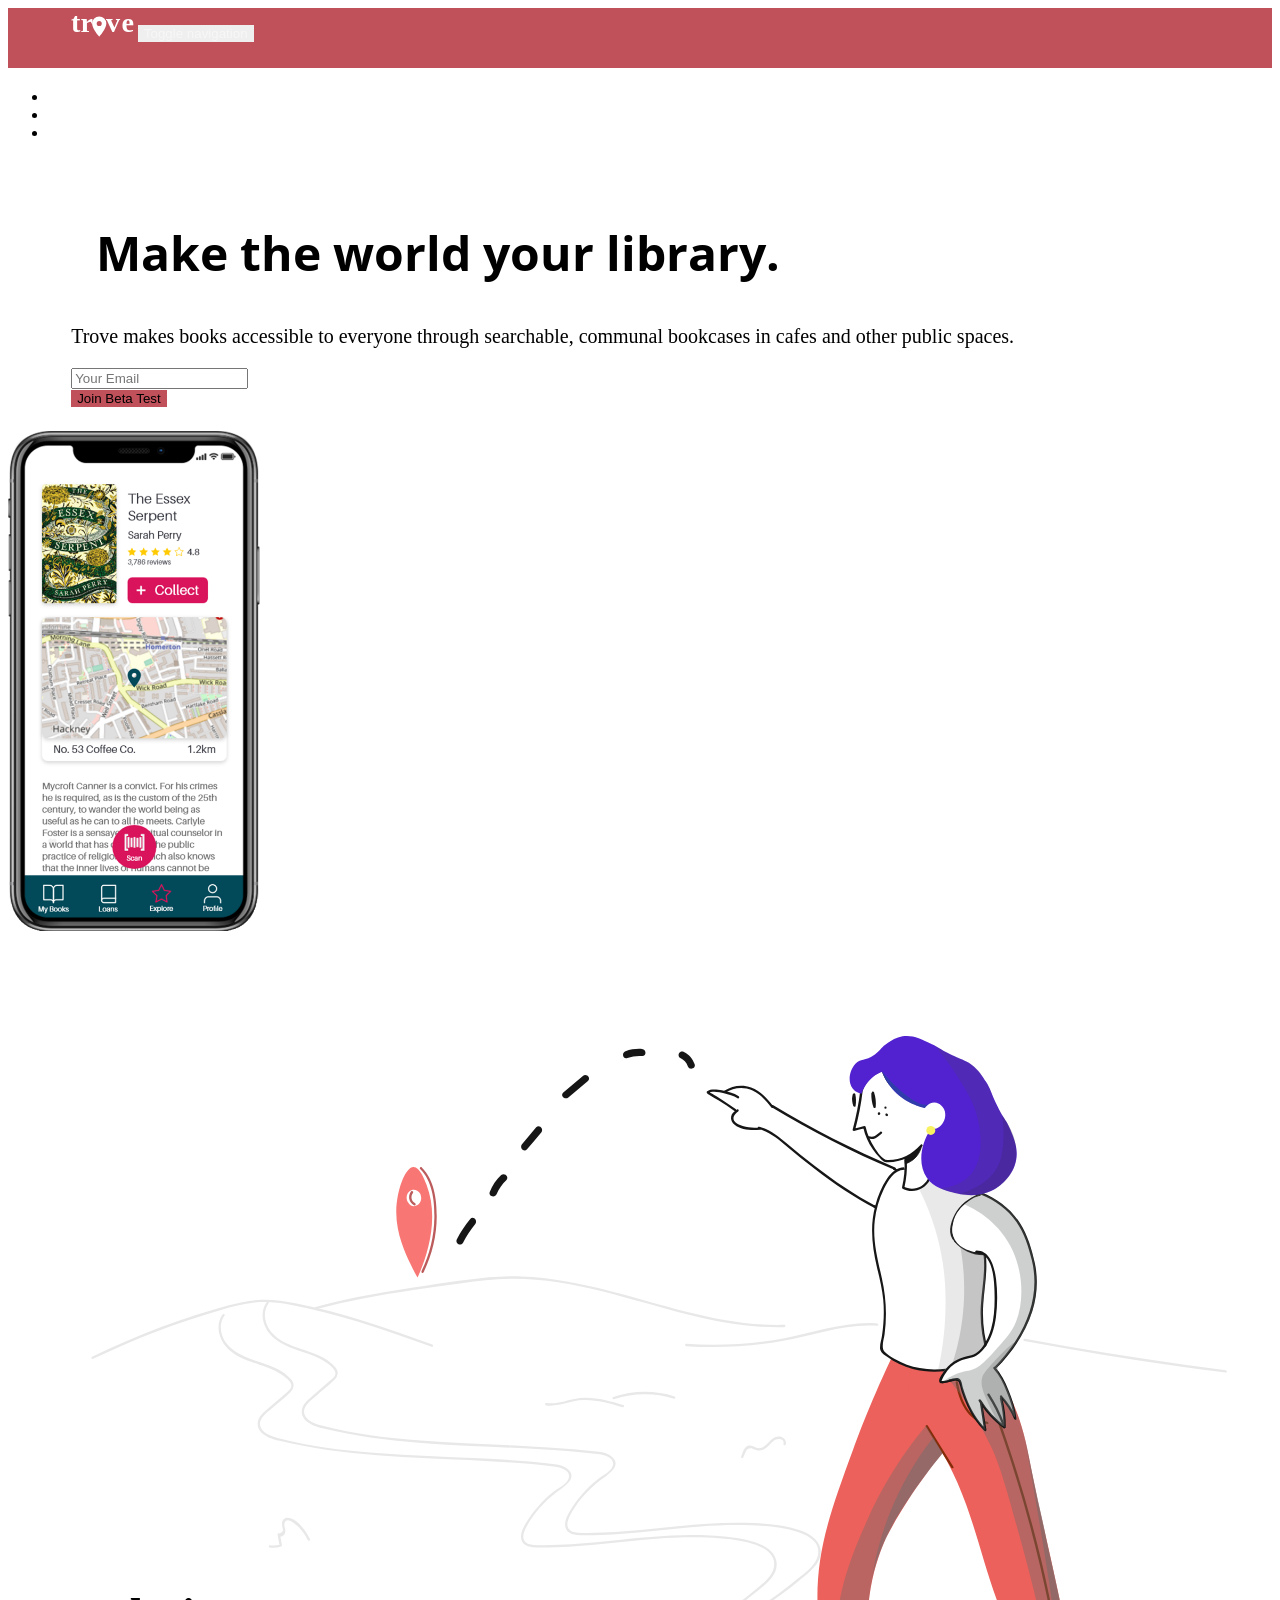
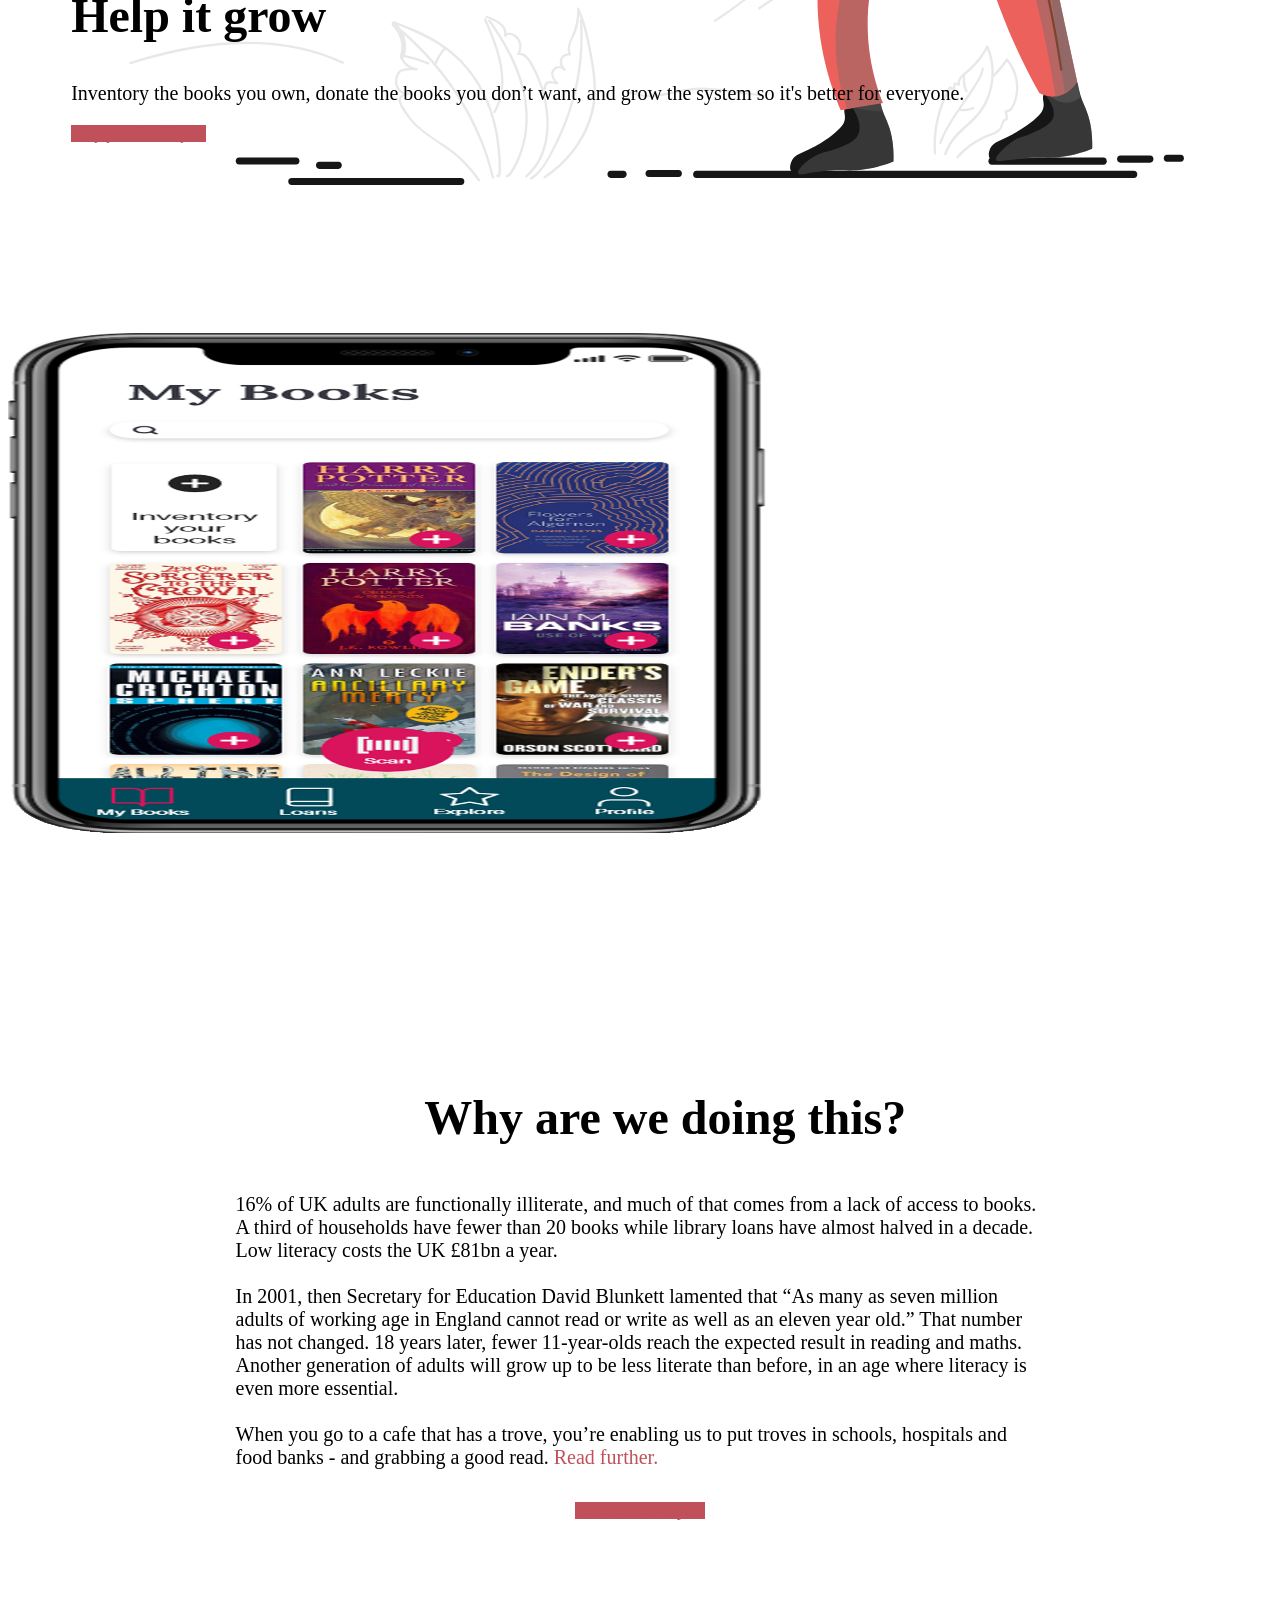
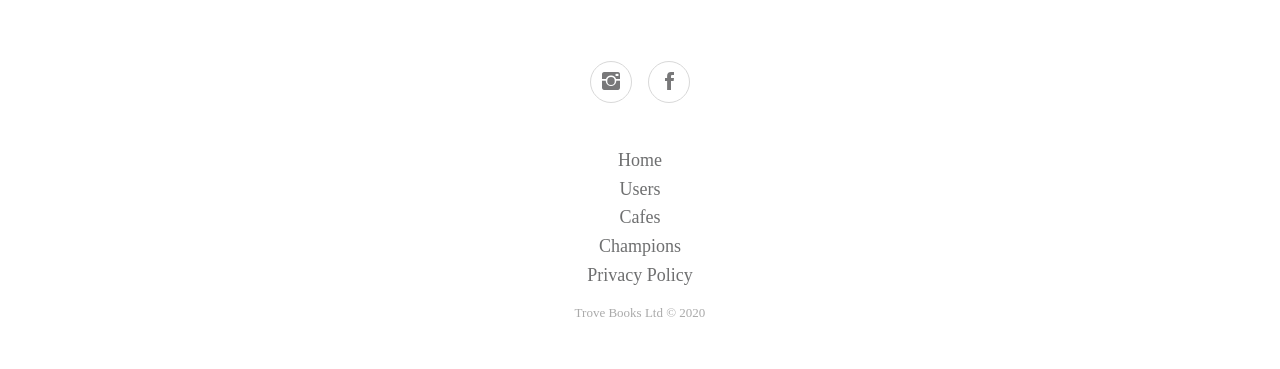
==== index.html @ 15e4f7e5 "Add files via upload" ====
<!DOCTYPE html>
<html>

<head>
    <meta charset="utf-8">
    <meta name="viewport" content="width=device-width, initial-scale=1.0, shrink-to-fit=no">
    <title>Trove V5</title>
    <link rel="stylesheet" href="assets/bootstrap/css/bootstrap.min.css">
    <link rel="stylesheet" href="https://fonts.googleapis.com/css?family=Lora">
    <link rel="stylesheet" href="https://fonts.googleapis.com/css?family=Open+Sans">
    <link rel="stylesheet" href="assets/fonts/ionicons.min.css">
    <link rel="stylesheet" href="assets/css/Contact-Form-Clean-1.css">
    <link rel="stylesheet" href="assets/css/Contact-Form-Clean.css">
    <link rel="stylesheet" href="assets/css/Footer-Basic.css">
    <link rel="stylesheet" href="assets/css/styles.css">
    <link rel="stylesheet" href="assets/css/Trove-Footer.css">
</head>

<body>
    <nav class="navbar navbar-light navbar-expand-md fixed-top" style="background: #c0505a;height: 60px;">
        <div class="container-fluid"><a class="navbar-brand d-xl-flex align-items-xl-center" href="index.html" style="width: 10%;margin-left: 5%;"><img src="assets/img/Trove%20Logo.svg" style="height: 30px;"></a><button data-toggle="collapse" class="navbar-toggler" data-target="#navcol-1"
                style="border-style: none;border-color: rgba(255,255,255,0.5);"><span class="sr-only" style="color: rgba(255,255,255,0.5);">Toggle navigation</span><span class="navbar-toggler-icon" style="color: rgba(255,255,255,0.5);border-style: none;"></span></button>
            <div
                class="collapse navbar-collapse text-left d-md-flex d-lg-flex d-xl-flex justify-content-md-end justify-content-lg-end justify-content-xl-end" id="navcol-1" style="text-align: left;margin-right: 10%;padding-top: 30px;padding-bottom: 30px;">
                <ul class="nav navbar-nav" style="color: rgb(0,0,0);">
                    <li class="nav-item"></li>
                    <li class="nav-item" style="text-align: center;"><a class="nav-link" href="beta-tester.html">Beta Testing</a></li>
                    <li class="nav-item" style="text-align: center;"><a class="nav-link" href="get-a-trove.html" style="/*margin-right: 10^%;*/">Get a Trove</a></li>
                </ul>
        </div>
        </div>
    </nav>
    <div id="top-block">
        <div class="container" id="tom-con">
            <div class="row" style="margin-bottom: 10%;">
                <div class="col-md-6" id="top-col">
                    <h1 id="mtwyl" style="font-family: open sans;margin-top: 10%;font-size: 48px;padding-bottom: 8px;"><strong>Make the world your library.</strong><br></h1>
                    <p style="font-size: 20px;">Trove makes books accessible to everyone through searchable, communal bookcases in cafes and other public spaces.<br></p>
                    <div class="btn-div">
                        <form class="form-inline" id="beta1" data-bss-recipient="a2e03c127cb8e741f62def5cea1b18e5" data-bss-subject="Beta Tester">
                            <div class="form-group"><input class="form-control" type="email" id="email1" name="email" placeholder="Your Email"></div>
                            <div class="form-group"><button class="btn btn-primary" type="submit" style="background: rgb(192,80,90);border-style: none;">Join Beta Test</button></div>
                        </form>
                    </div>
                </div>
                <div class="col-md-6 text-center"><img id="essex" src="assets/img/View%20Book.png"></div>
            </div>
        </div>
    </div>
    <div id="BMB-block">
        <div class="container">
            <div class="row" style="margin-top: 10%;">
                <div class="col-md-6" id="loc-pic"><img class="d-flex" style="width: 100%;height: 100%;margin-left: 0;text-align: center;margin-top: 2%;" src="assets/img/location%20color.svg"></div>
                <div class="col" id="BMB" style="margin-top: 0px;">
                    <div class="text-div">
                        <h2 class="d-flex justify-content-start" id="BMBH" style="margin-top: 10%;font-size: 48px;margin-left: 5%;">Books mean business</h2>
                        <p style="font-size: 20px;">Give new customers a good reason to discover you with a trove inside your cafe.</p>
                        <div class="btn-div" style="margin-left: 19px;"><a class="btn btn-primary text-center" role="button" style="background: #c0505a;text-align: center;border-style: none;" href="get-a-trove.html">Get a trove in your cafe</a></div>
                    </div>
                </div>
            </div>
        </div>
    </div>
    <div>
        <div class="container">
            <div class="row">
                <div class="col-md-6">
                    <div class="text-div">
                        <h2 style="font-size: 48px;">Help it grow</h2>
                        <p>Inventory the books you own, donate the books you don’t want, and grow the system so it's better for everyone.<br></p>
                        <div class="btn-div"><a class="btn btn-primary text-center" role="button" style="background: rgb(192,80,90);border-style: none;" href="research.html">Why you should join</a></div>
                    </div>
                </div>
                <div class="col-md-6">
                    <div class="d-flex justify-content-center"><img id="my-books" style="width: 60%;height: 2*;margin-top: 15%;text-align: center;" src="assets/img/My%20Books.png"></div>
                </div>
            </div>
        </div>
    </div>
    <div id="wawdt">
        <h2 class="d-xl-flex justify-content-xl-center" style="font-size: 48px;text-align: center;padding-bottom: 8px;margin-top: 20%;">Why are we doing this?</h2>
        <p class="text-left" id="research" style="margin-top: 2%;text-align: left;">16% of UK adults are functionally illiterate, and much of that comes from a lack of access to books. A third of households have fewer than 20 books while library loans have almost halved in a decade. Low literacy costs the UK £81bn a year.<br><br>In
            2001, then Secretary for Education David Blunkett lamented that “As many as seven million adults of working age in England cannot read or write as well as an eleven year old.” That number has not changed.&nbsp;18 years later, fewer 11-year-olds
            reach the expected result in reading and maths. Another generation of adults will grow up to be less literate than before, in an age where literacy is even more essential.<br><br>When you go to a cafe that has a trove, you’re enabling us to
            put troves in schools, hospitals and food banks - and grabbing a good read.&nbsp;<a href="research.html">Read further.</a><br><br></p>
        <div class="d-xl-flex justify-content-xl-center" style="margin-top: -1%;margin-bottom: 10%;text-align: center;"><a class="btn btn-primary text-center d-xl-flex align-content-center" role="button" style="background: rgb(192,80,90);text-align: left;border-style: none;" href="champions.html">Become a champion</a></div>
    </div>
    <div class="footer-basic">
        <footer>
            <div class="social"><a href="#"><i class="icon ion-social-instagram"></i></a><a href="#"><i class="icon ion-social-facebook"></i></a></div>
            <ul class="list-inline">
                <li class="list-inline-item"><a href="index.html">Home</a></li>
                <li class="list-inline-item"><a href="beta-tester.html">Users</a></li>
                <li class="list-inline-item"><a href="get-a-trove.html">Cafes</a></li>
                <li class="list-inline-item"><a href="champions.html">Champions</a></li>
                <li class="list-inline-item"><a href="https://docdro.id/cqH65R3">Privacy Policy</a></li>
            </ul>
            <p class="copyright">Trove Books Ltd © 2020</p>
        </footer>
    </div>
    <script src="assets/js/jquery.min.js"></script>
    <script src="assets/bootstrap/js/bootstrap.min.js"></script>
    <script src="assets/js/smart-forms.min.js"></script>
</body>

</html>
---- assets/css/Contact-Form-Clean.css ----
.contact-clean {
  background: #f1f7fc;
  padding: 80px 0;
}

@media (max-width:767px) {
  .contact-clean {
    padding: 20px 0;
  }
}

.contact-clean form {
  max-width: 480px;
  width: 90%;
  margin: 0 auto;
  background-color: #ffffff;
  padding: 40px;
  border-radius: 4px;
  color: #505e6c;
  box-shadow: 1px 1px 5px rgba(0,0,0,0.1);
}

@media (max-width:767px) {
  .contact-clean form {
    padding: 30px;
  }
}

.contact-clean h2 {
  margin-top: 5px;
  font-weight: bold;
  font-size: 28px;
  margin-bottom: 36px;
  color: inherit;
}

.contact-clean .form-group:last-child {
  margin-bottom: 5px;
}

.contact-clean form .form-control {
  background: #fff;
  border-radius: 2px;
  box-shadow: 1px 1px 1px rgba(0,0,0,0.05);
  outline: none;
  color: inherit;
  padding-left: 12px;
  height: 42px;
}

.contact-clean form .form-control:focus {
  border: 1px solid #b2b2b2;
}

.contact-clean form textarea.form-control {
  min-height: 100px;
  max-height: 260px;
  padding-top: 10px;
  resize: vertical;
}

.contact-clean form .btn {
  padding: 16px 32px;
  border: none;
  background: none;
  box-shadow: none;
  text-shadow: none;
  opacity: 0.9;
  text-transform: uppercase;
  font-weight: bold;
  font-size: 13px;
  letter-spacing: 0.4px;
  line-height: 1;
  outline: none !important;
}

.contact-clean form .btn:hover {
  opacity: 1;
}

.contact-clean form .btn:active {
  transform: translateY(1px);
}

.contact-clean form .btn-primary {
  background-color: #c0505a !important;
  margin-top: 15px;
  color: #fff;
}

.form-control.is-invalid:focus, .was-validated .form-control:invalid:focus {
  /*border-color: #dc3545;*/
  box-shadow: 0 0 0 .2rem rgba(220,53,69,.25);
}

.form-control.is-invalid:focus, .was-validated .form-control:invalid:focus {
  /*border-color: #dc3545;*/
  box-shadow: 0 0 0 .2rem rgba(220,53,69,.25);
}

.form-control.is-invalid, .was-validated .form-control:invalid {
  /*border-color: #dc3545;*/
  padding-right: calc(1.5em + .75rem);
  background-image: url([svg]);
  background-repeat: no-repeat;
  background-position: right calc(.375em + .1875rem) center;
  background-size: calc(.75em + .375rem) calc(.75em + .375rem);
}

#mtwyl {
  padding: 2%;
}

#research {
  margin: 2%;
}

#my-books {
  max-height: 500px;
}
---- assets/css/Footer-Basic.css ----
.footer-basic {
  padding: 40px 0;
  background-color: #ffffff;
  color: #4b4c4d;
}

.footer-basic ul {
  padding: 0;
  list-style: none;
  text-align: center;
  font-size: 18px;
  line-height: 1.6;
  margin-bottom: 0;
}

.footer-basic li {
  padding: 0 10px;
}

.footer-basic ul a {
  color: inherit;
  text-decoration: none;
  opacity: 0.8;
}

.footer-basic ul a:hover {
  opacity: 1;
}

.footer-basic .social {
  text-align: center;
  padding-bottom: 25px;
}

.footer-basic .social > a {
  font-size: 24px;
  width: 40px;
  height: 40px;
  line-height: 40px;
  display: inline-block;
  text-align: center;
  border-radius: 50%;
  border: 1px solid #ccc;
  margin: 0 8px;
  color: inherit;
  opacity: 0.75;
}

.footer-basic .social > a:hover {
  opacity: 0.9;
}

.footer-basic .copyright {
  margin-top: 15px;
  text-align: center;
  font-size: 13px;
  color: #aaa;
  margin-bottom: 0;
}
---- assets/css/styles.css ----
@media (min-width: 576px) {
  .row {
    margin-bottom: 40%;
  }
}

@media (min-width: 768px) {
  .col {
    margin-top: 0%;
  }
}

@media (min-width: 576px) {
  .col#BMB {
    margin-top: 100%;
  }
}

@media (min-width: 576px) {
  #BMB-block {
    height: 300px;
  }
}

.d-xl-flex.justify-content-xl-center {
  margin-top: 0%;
}

.d-xl-flex.justify-content-xl-center {
  margin-top: -40%;
}

@media (min-width: 576px) {
  #wawdt {
    margin-top: -30%;
  }
}

@media (min-width: 1200px) {
  #wawdt {
    margin-top: -20%;
  }
}

@media (min-width: 992px) {
  #wawdt {
    margin-left: 10%;
    margin-right: 10%;
  }
}

@media (min-width: 768px) {
  p {
    text-align: left;
    font-size: 20px;
    margin-left: 5%;
    width: 80%;
  }
}

@media (max-width: 576px) {
  p {
    text-align: center;
    font-size: 16px;
    margin-left: 5%;
    margin-right: 5%;
  }
}

@media (min-width: 768px) {
  h2 {
    text-align: left;
    margin-left: 5%;
  }
}

@media (max-width: 576px) {
  h2 {
    text-align: center;
  }
}

.h1, h1 {
  text-align: center;
}

@media (min-width: 768px) {
  .h1, h1 {
    text-align: left;
    margin-left: 5%;
  }
}

.btn-div {
  text-align: center;
}

@media (min-width: 768px) {
  .btn-div {
    text-align: left;
    margin-left: 5%;
  }
}

.text-div {
  margin-top: 20%;
}

@media (max-width: 768px) {
  #loc-pic {
    display: none;
  }
}

@media (min-width: 768px) {
  #BMB-block {
    height: 400px;
  }
}

@media (min-width: 1200px) {
  #loc-pic {
    margin-top: -10%;
  }
}

#top-block {
  margin-top: 10%;
}

@media (min-width: 768px) {
  #beta1 {
    justify-content: left;
    margin-bottom: 2%;
  }
}

@media (max-width: 700px) {
  #beta1 {
    justify-content: center;
    margin-bottom: 2%;
  }
}

#email1 {
  margin-right: 8px;
}

@media (min-width: 600px) {
  #email1 {
    margin-bottom: 8px;
  }
}

@media (min-width: 992px) {
  #email1 {
    margin-bottom: 0px;
  }
}

@media (min-width: 768px) {
  #research {
    margin-left: 10%;
  }
}

#wysju {
  text-align: center;
  margin-left: 0;
}

#article-div {
  text-align: center;
}

#h1-research {
  margin-left: 0;
  margin-top: 7%;
}

#byline {
  margin-left: 10%;
  margin-right: 5%;
}

#vid-div {
  margin-top: 7%;
}

#h1-research {
  margin-left: 5%;
  margin-right: 5%;
}

#vid-research {
  width: 100%;
  height: auto;
}

iframe {
  width: 280px;
  height: 157px;
}

@media (min-width: 576px) {
  iframe {
    width: 560px;
    height: 325px;
  }
}

.link {
  color: rgb(192,80,90);
}

a {
  color: #c0505a;
  text-decoration: none;
  background-color: transparent;
}

#research-long {
  margin-top: 5%;
  margin-left: 10%;
  margin-bottom: 5%;
}

#video-text {
  text-align: center;
  margin-left: 10%;
}

@media (min-width: 992px) {
  #research-long {
    padding-right: 15%;
    padding-left: 15%;
  }
}

#hubadl {
  text-align: center;
  margin-top: 7%;
}

#dist-lib-p {
  margin-top: 5%;
  margin-left: 10%;
}

#form-div {
  margin-bottom: 20%;
}

#champion-1 {
  margin-top: 3%;
}

@media (min-width: 992px) {
  #dist-lib-p {
    padding-right: 10%;
    padding-left: 10%;
  }
}

#navcol-1 {
  background-color: #fff;
}

@media (min-width: 600px) {
  #navcol-1 {
    background-color: #ffffff00;
  }
}

.navbar-light .navbar-nav .nav-link {
  font-size: 24px;
  color: #111111;
}

@media (min-width: 576px) {
  .navbar-light .navbar-nav .nav-link {
    font-size: 16px;
    color: #ffffff;
  }
}

#essex {
  max-height: 500px;
}

#champion-form {
  align-self: center;
}

.btn-primary:not(:disabled):not(.disabled).active, .btn-primary:not(:disabled):not(.disabled):active, .show > .btn-primary.dropdown-toggle {
  color: #fff;
  background-color: #c0505a;
  /*border-color: #005cbf;*/
}

#champion-input {
  margin-right: 8px;
}

#chamption-all {
  align-self: center;
}

#form-all {
  margin-top: 5%;
}
---- assets/css/Trove-Footer.css ----
.footer-basic {
  padding: 40px 0;
  background-color: #ffffff;
  color: #4b4c4d;
}

.footer-basic ul {
  padding: 0;
  list-style: none;
  text-align: center;
  font-size: 18px;
  line-height: 1.6;
  margin-bottom: 0;
}

.footer-basic li {
  padding: 0 10px;
}

.footer-basic ul a {
  color: inherit;
  text-decoration: none;
  opacity: 0.8;
}

.footer-basic ul a:hover {
  opacity: 1;
}

.footer-basic .social {
  text-align: center;
  padding-bottom: 25px;
}

.footer-basic .social > a {
  font-size: 24px;
  width: 40px;
  height: 40px;
  line-height: 40px;
  display: inline-block;
  text-align: center;
  border-radius: 50%;
  border: 1px solid #ccc;
  margin: 0 8px;
  color: inherit;
  opacity: 0.75;
}

.footer-basic .social > a:hover {
  opacity: 0.9;
}

.footer-basic .copyright {
  margin-top: 15px;
  text-align: center;
  font-size: 13px;
  color: #aaa;
  margin-bottom: 0;
  margin-left: 10%;
}

@media (min-width: 768px) {
  p {
    text-align: left;
    font-size: 20px;
    margin-left: 5%;
    width: 80%;
  }
}

@media (max-width: 576px) {
  p {
    text-align: center;
    font-size: 16px;
  }
}
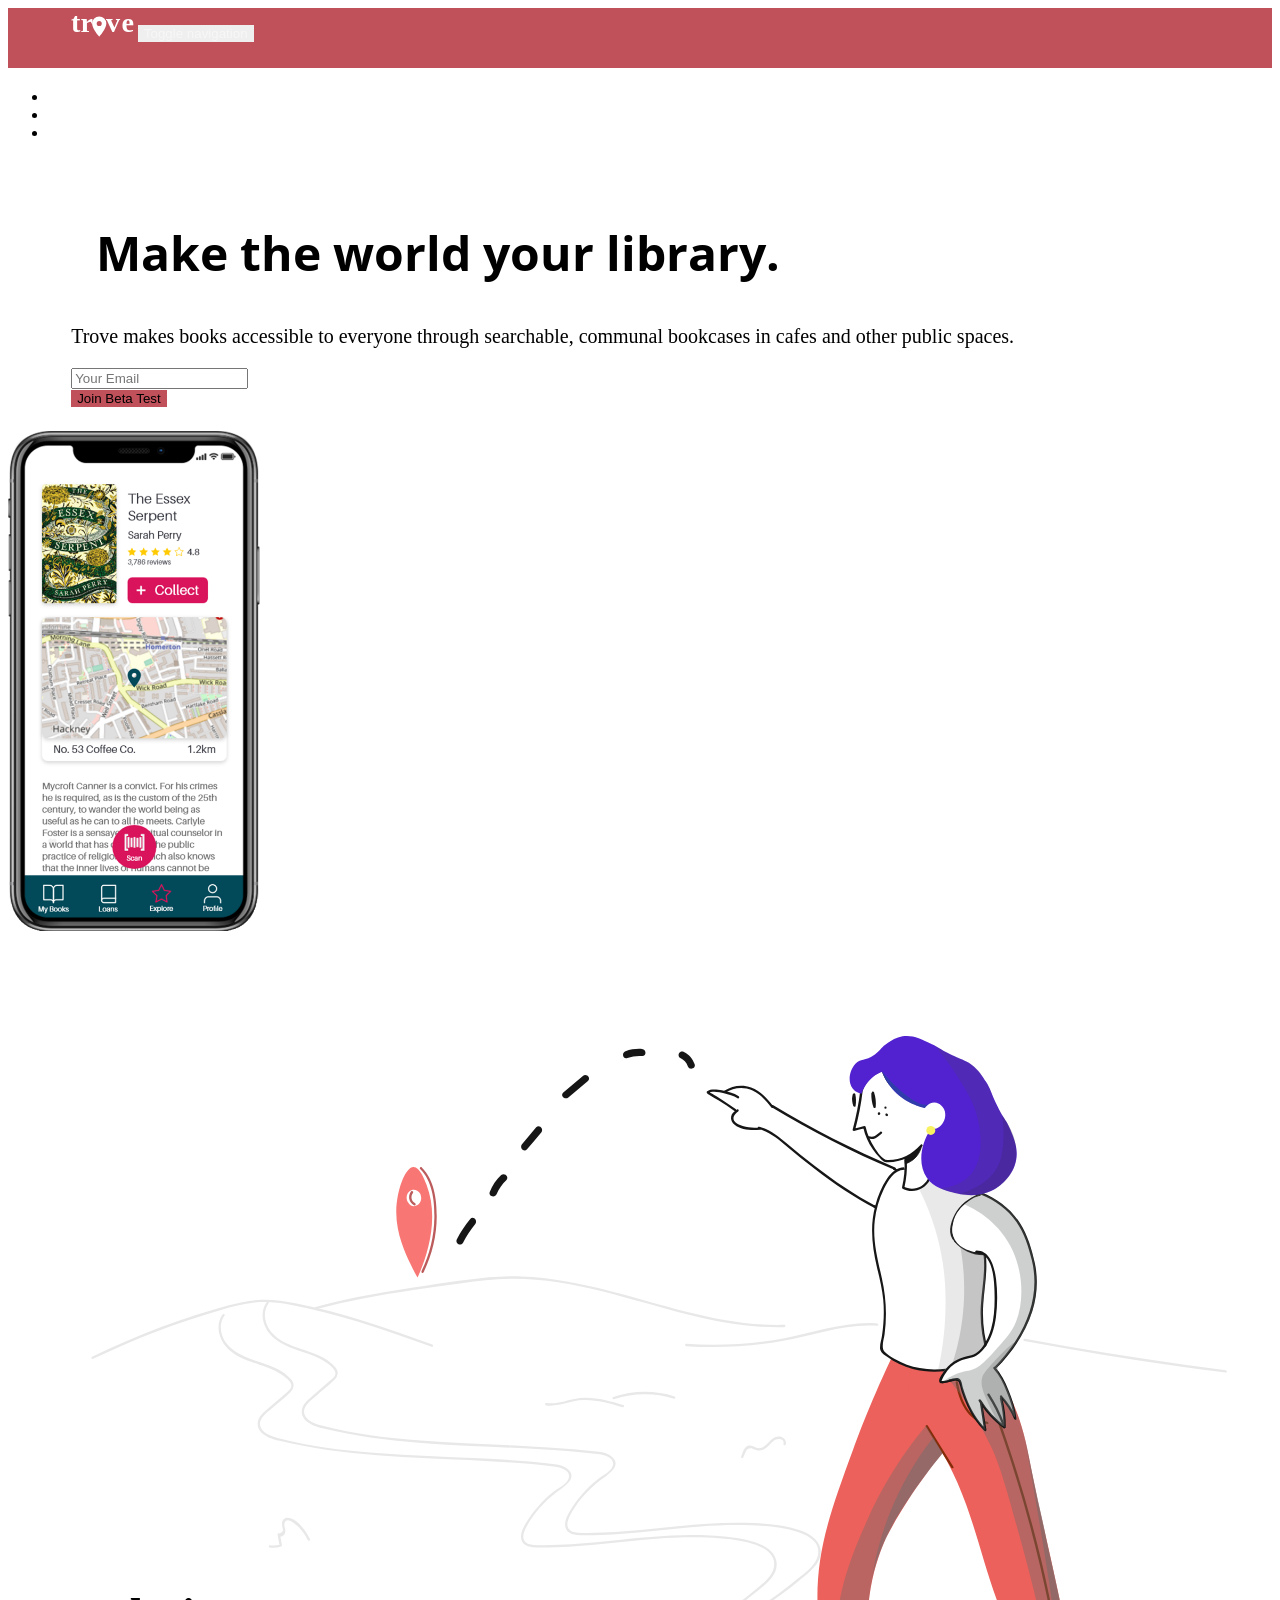
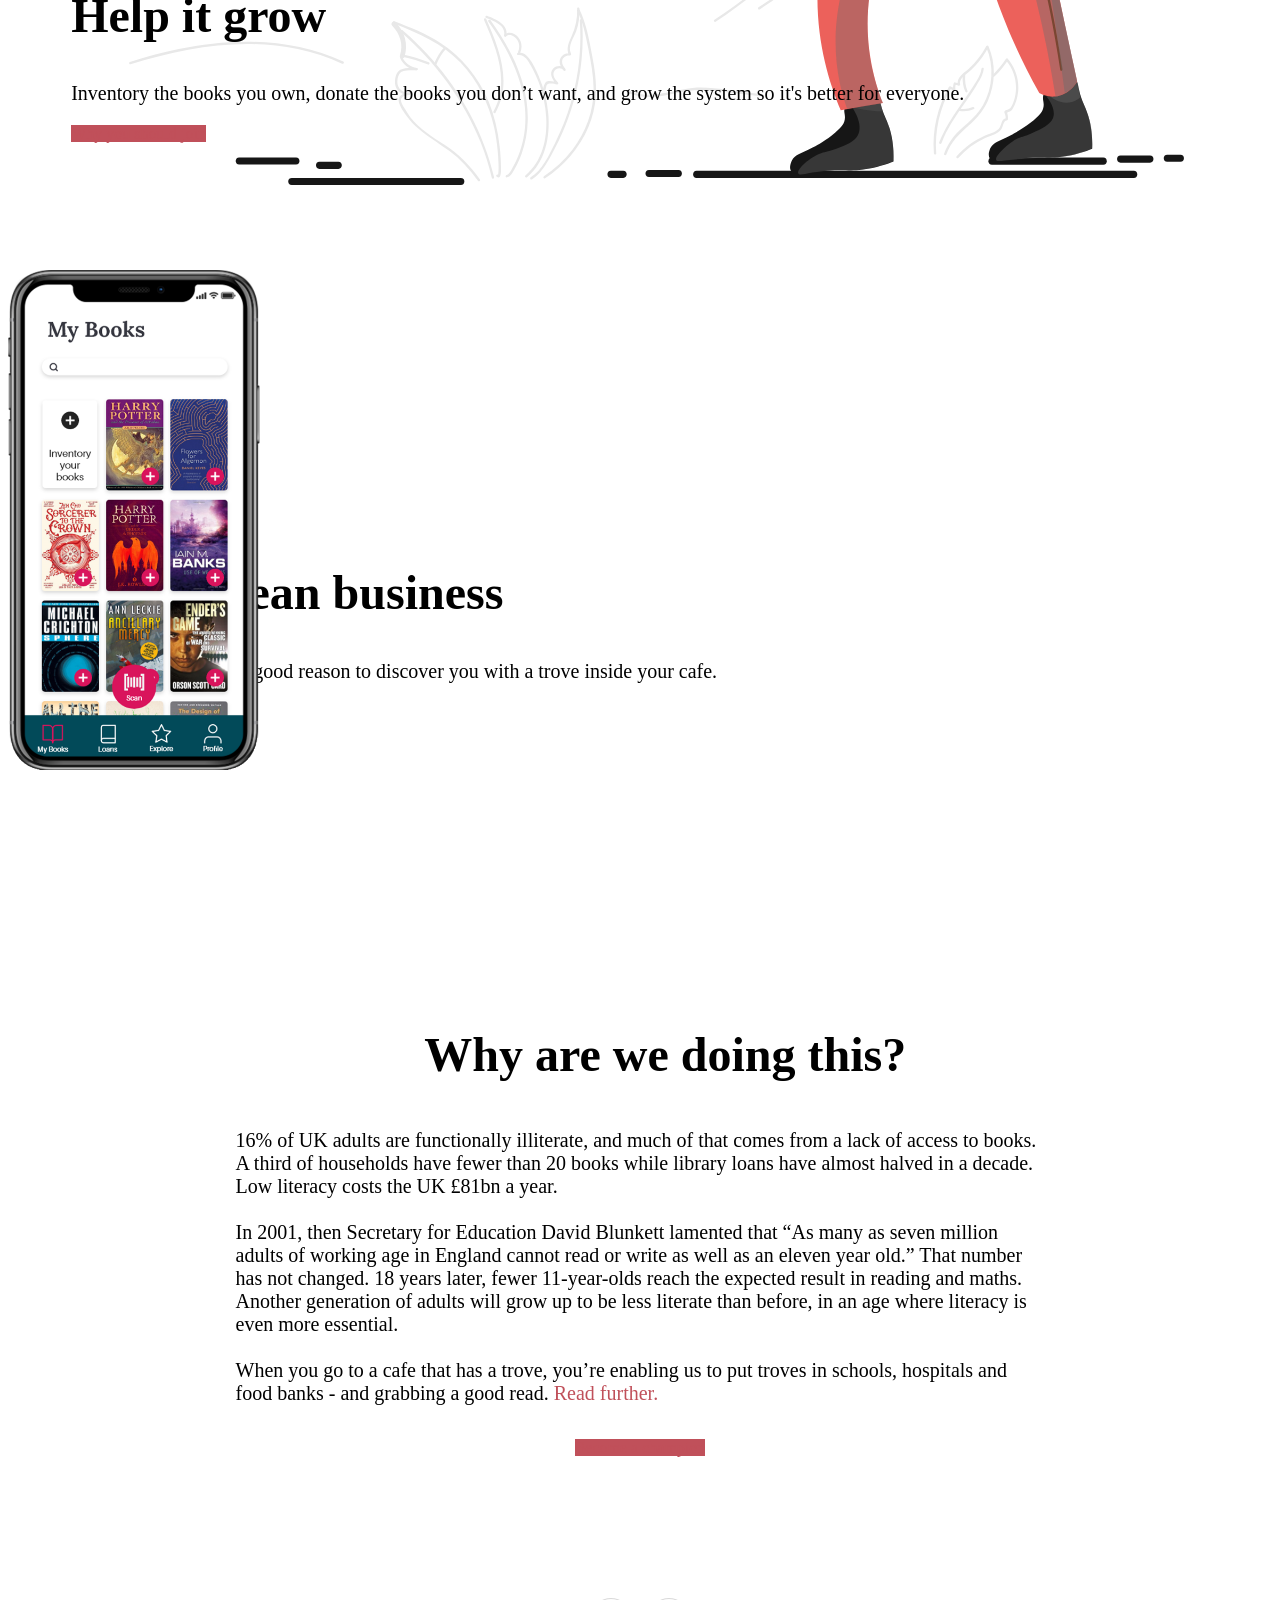
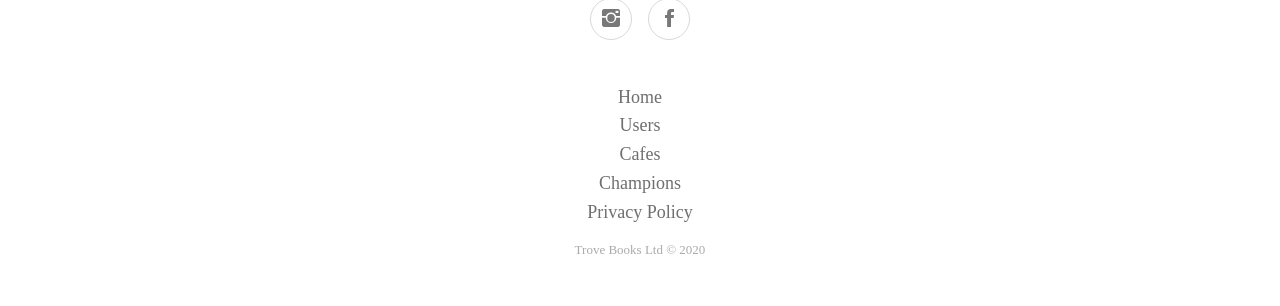
==== commit 3fc286a9: "Add files via upload" ====
--- a/index.html
+++ b/index.html
@@ -72,7 +72,7 @@
                     </div>
                 </div>
                 <div class="col-md-6">
-                    <div class="d-flex justify-content-center"><img id="my-books" style="width: 60%;height: 2*;margin-top: 15%;text-align: center;" src="assets/img/My%20Books.png"></div>
+                    <div class="d-flex justify-content-center"><img id="my-books" style="text-align: center;" src="assets/img/My%20Books.png"></div>
                 </div>
             </div>
         </div>
--- a/assets/css/Contact-Form-Clean.css
+++ b/assets/css/Contact-Form-Clean.css
@@ -115,7 +115,3 @@
   margin: 2%;
 }
 
-#my-books {
-  max-height: 500px;
-}
-
--- a/assets/css/styles.css
+++ b/assets/css/styles.css
@@ -310,3 +310,8 @@
   margin-top: 5%;
 }
 
+#my-books {
+  max-height: 500px;
+  margin-top: 10%;
+}
+
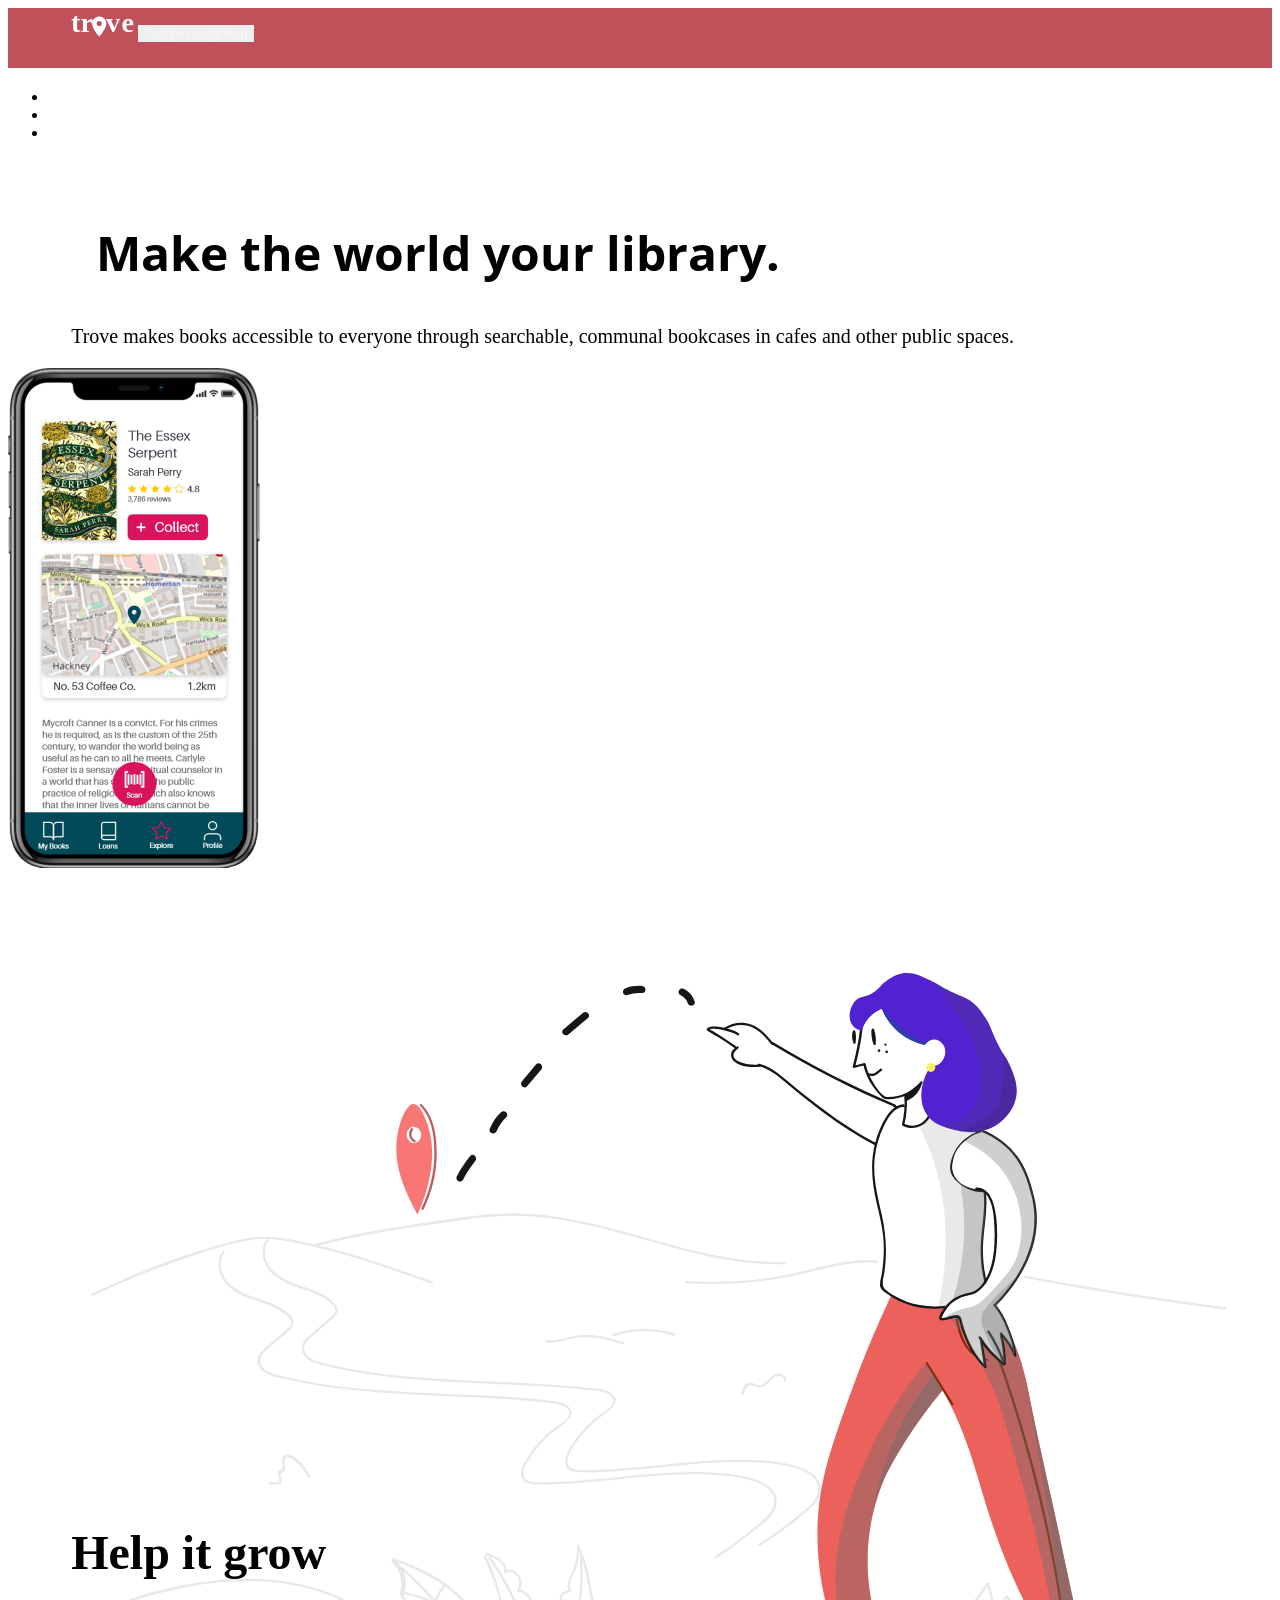
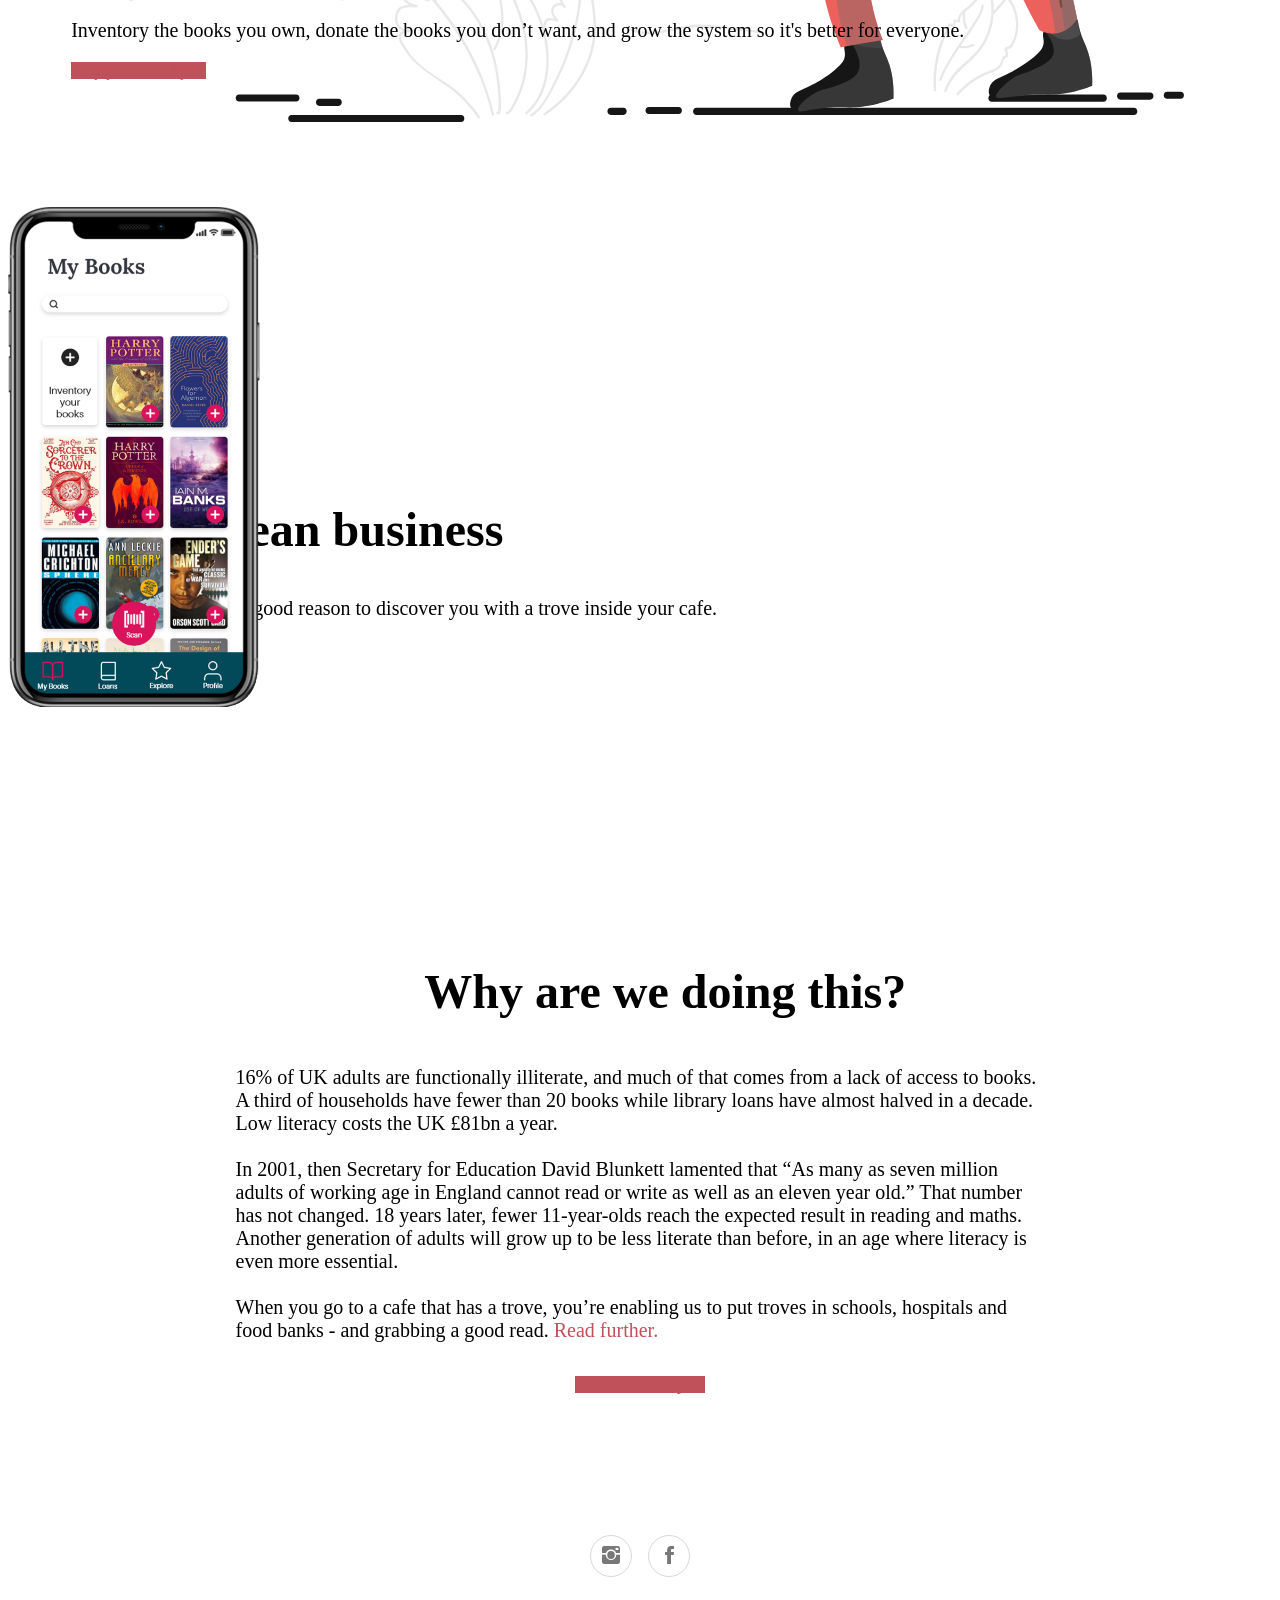
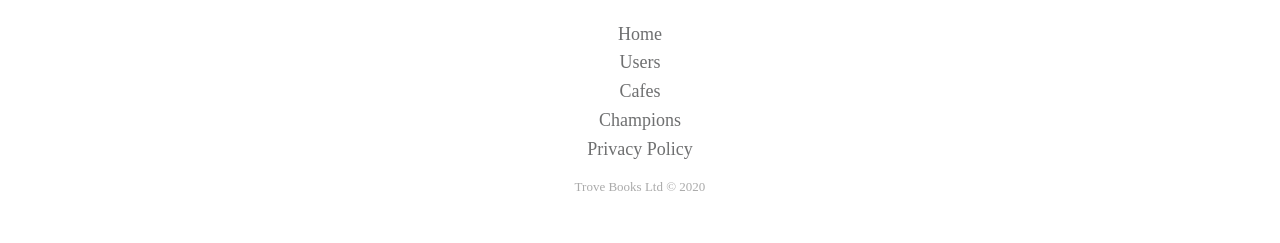
==== commit 51d748db: "Update index.html" ====
--- a/index.html
+++ b/index.html
@@ -4,7 +4,7 @@
 <head>
     <meta charset="utf-8">
     <meta name="viewport" content="width=device-width, initial-scale=1.0, shrink-to-fit=no">
-    <title>Trove V5</title>
+    <title>Trove: A Distributed Library</title>
     <link rel="stylesheet" href="assets/bootstrap/css/bootstrap.min.css">
     <link rel="stylesheet" href="https://fonts.googleapis.com/css?family=Lora">
     <link rel="stylesheet" href="https://fonts.googleapis.com/css?family=Open+Sans">
@@ -36,12 +36,6 @@
                 <div class="col-md-6" id="top-col">
                     <h1 id="mtwyl" style="font-family: open sans;margin-top: 10%;font-size: 48px;padding-bottom: 8px;"><strong>Make the world your library.</strong><br></h1>
                     <p style="font-size: 20px;">Trove makes books accessible to everyone through searchable, communal bookcases in cafes and other public spaces.<br></p>
-                    <div class="btn-div">
-                        <form class="form-inline" id="beta1" data-bss-recipient="a2e03c127cb8e741f62def5cea1b18e5" data-bss-subject="Beta Tester">
-                            <div class="form-group"><input class="form-control" type="email" id="email1" name="email" placeholder="Your Email"></div>
-                            <div class="form-group"><button class="btn btn-primary" type="submit" style="background: rgb(192,80,90);border-style: none;">Join Beta Test</button></div>
-                        </form>
-                    </div>
                 </div>
                 <div class="col-md-6 text-center"><img id="essex" src="assets/img/View%20Book.png"></div>
             </div>
@@ -103,4 +97,4 @@
     <script src="assets/js/smart-forms.min.js"></script>
 </body>
 
-</html>+</html>
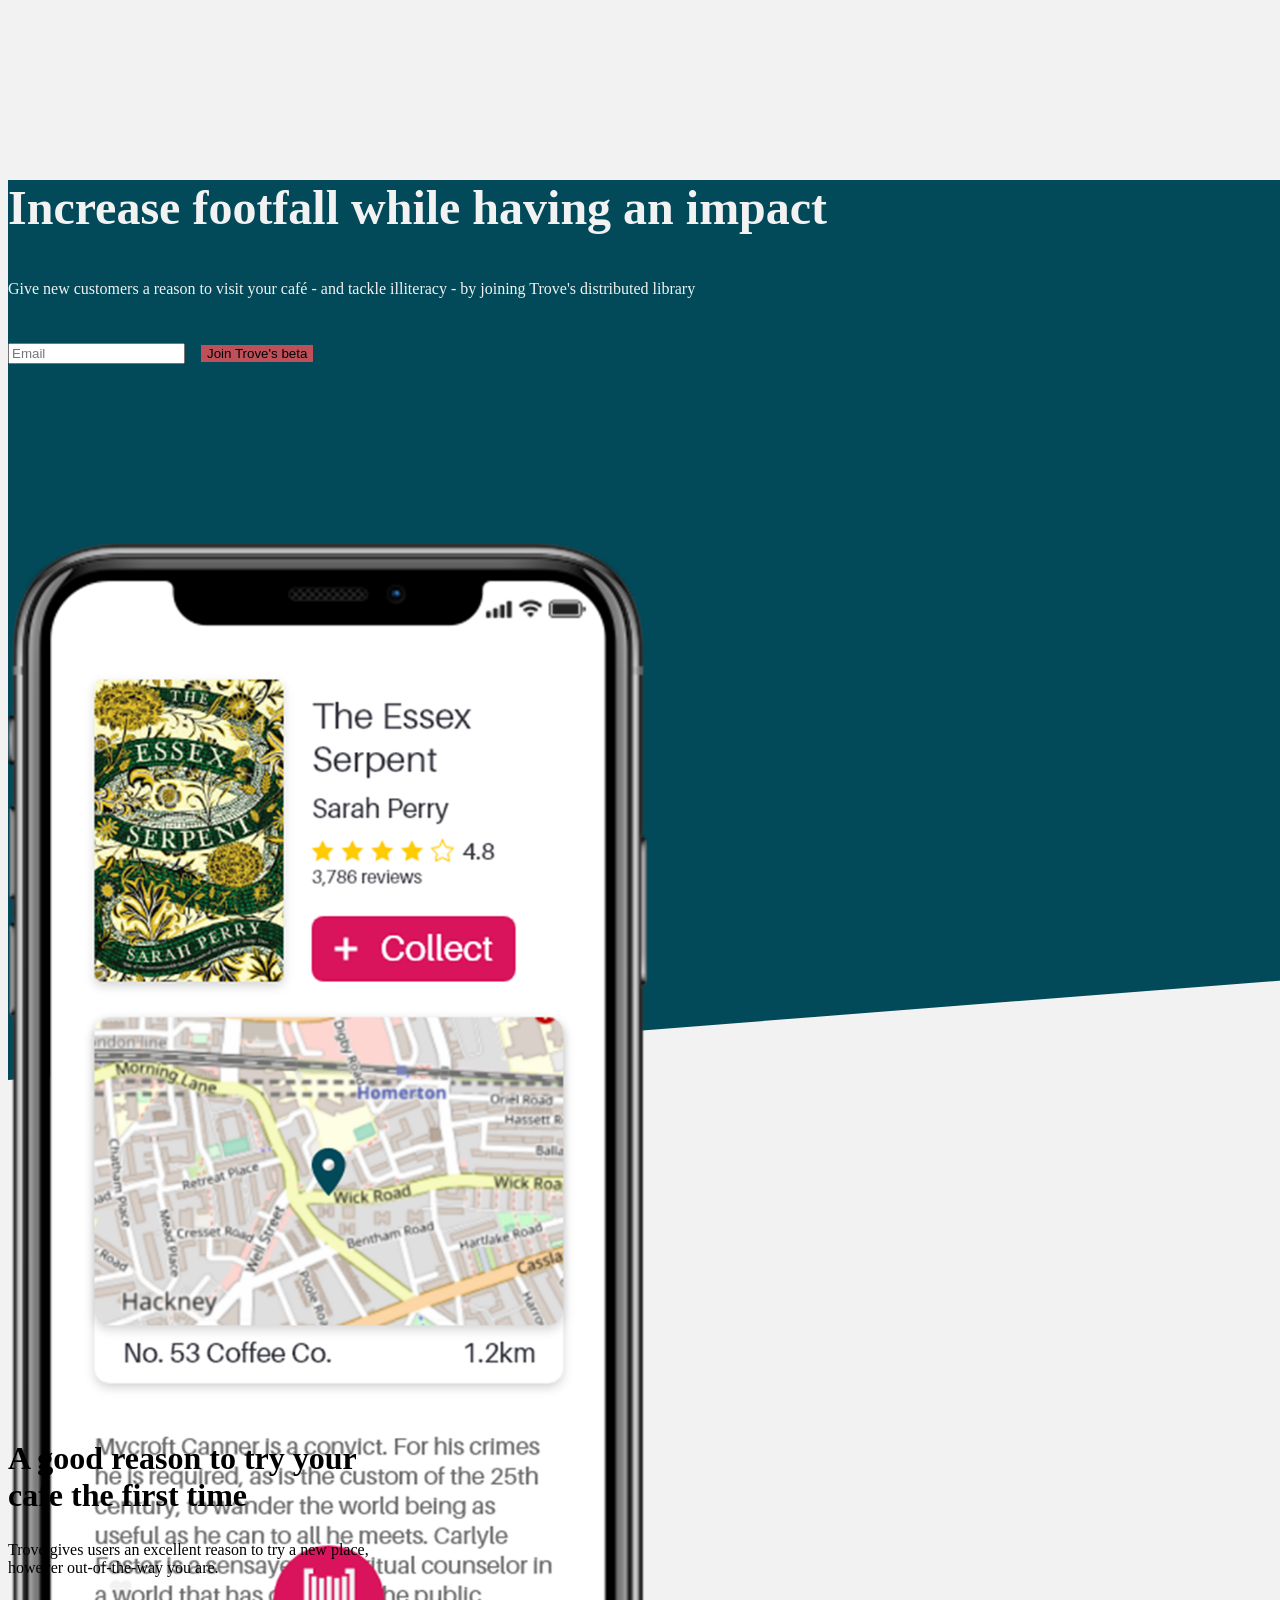
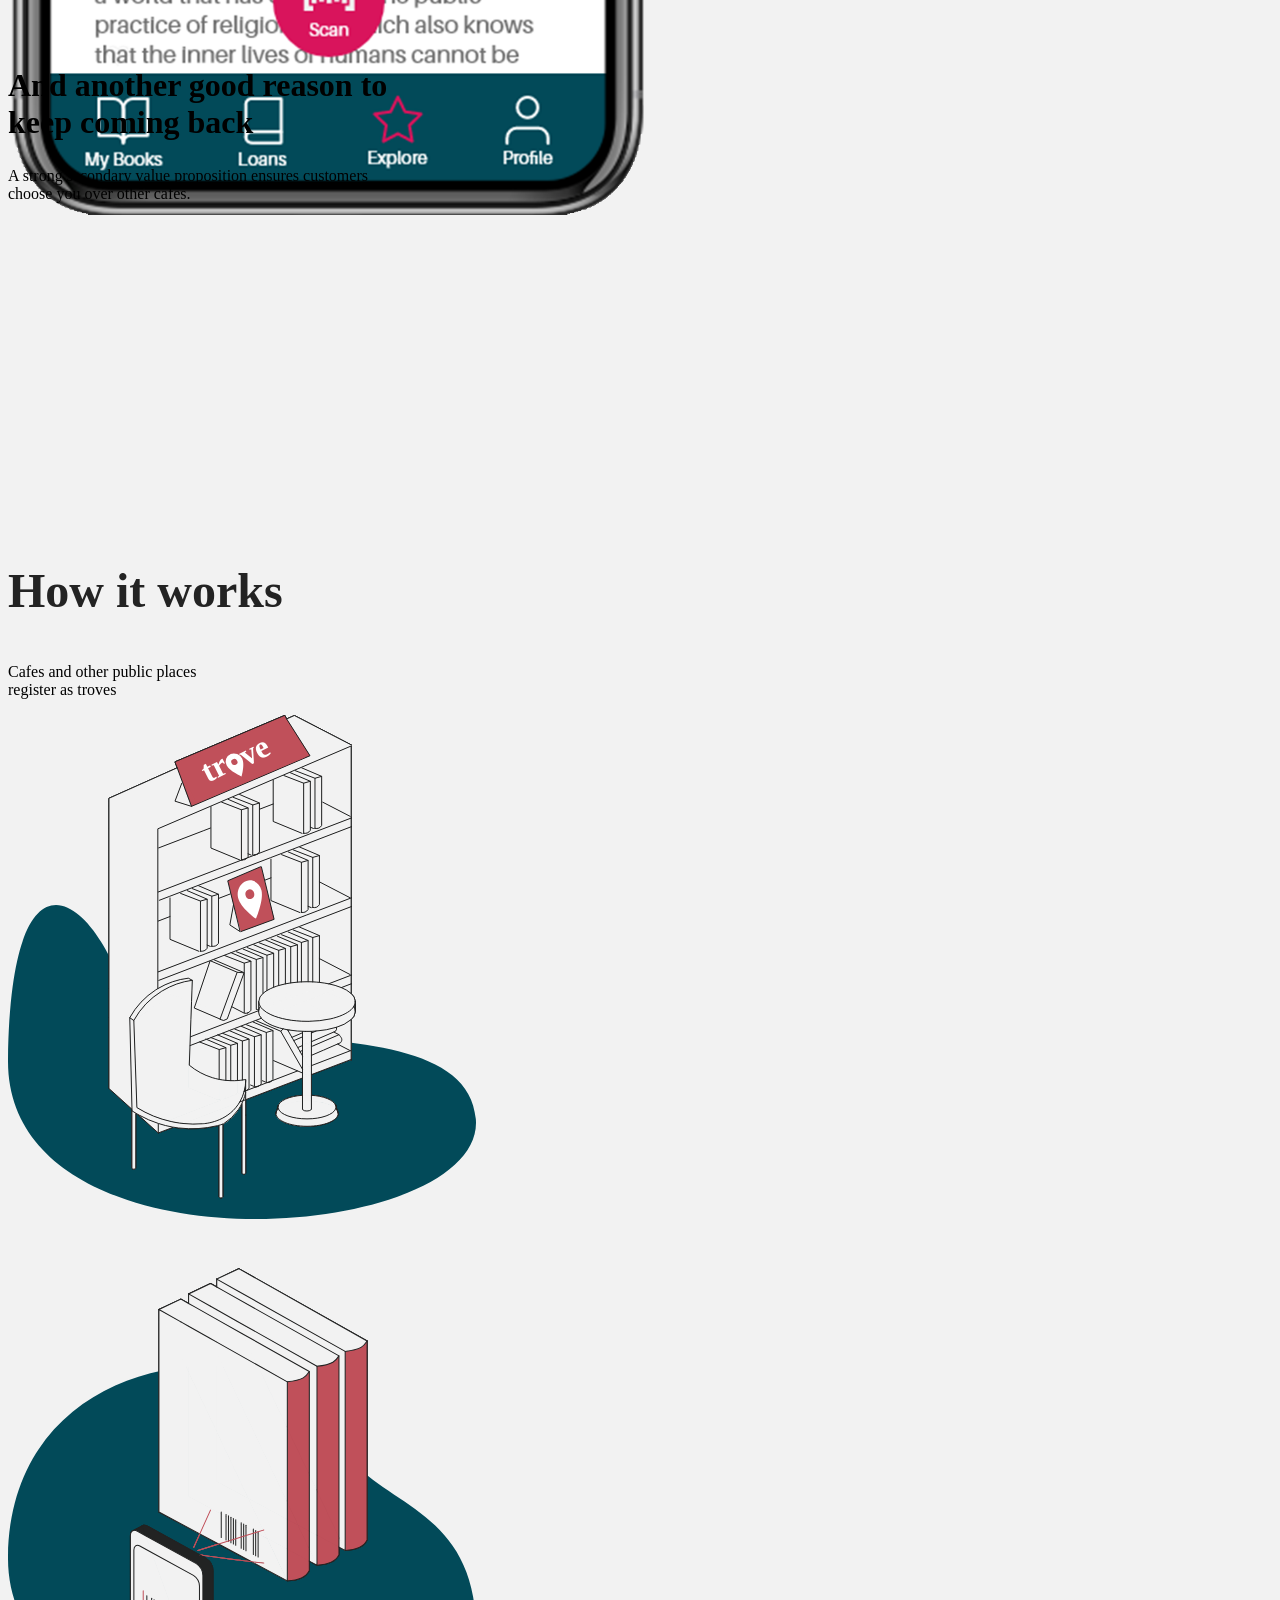
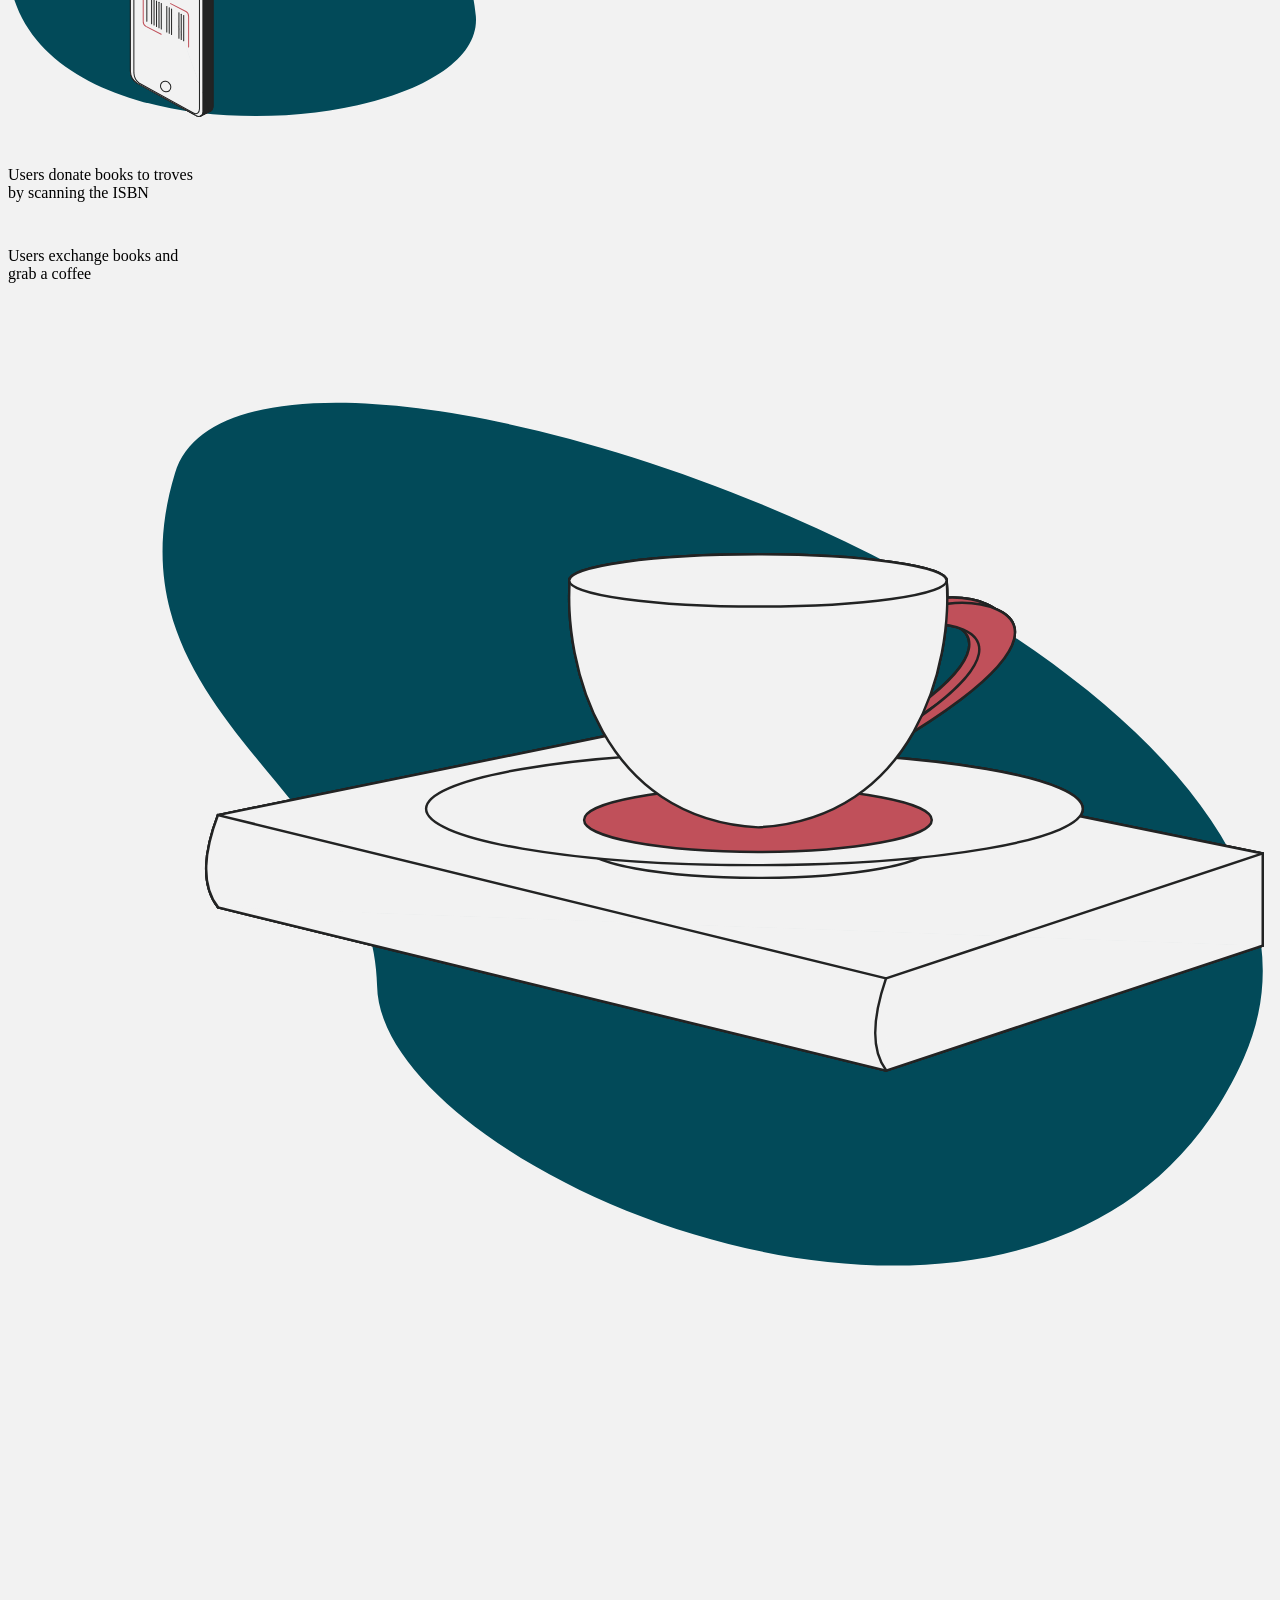
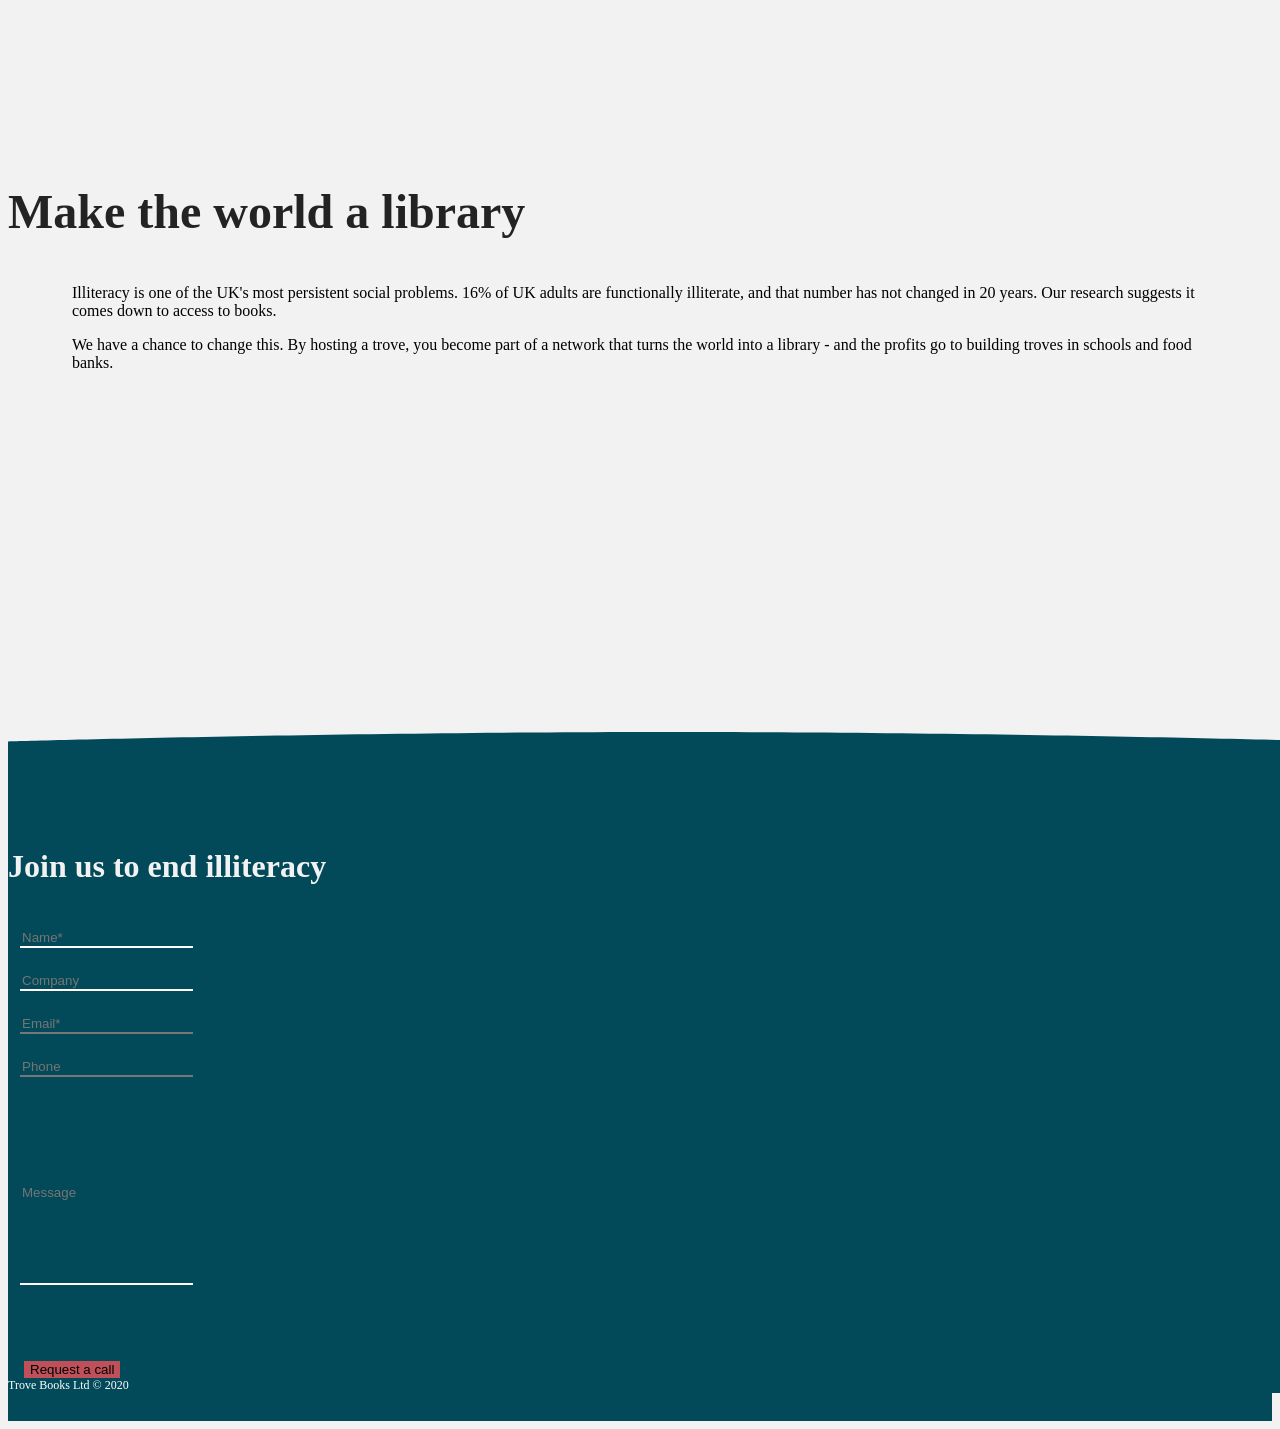
==== commit 1cabc5ac: "Redesign friendlier" ====
--- a/index.html
+++ b/index.html
@@ -4,97 +4,137 @@
 <head>
     <meta charset="utf-8">
     <meta name="viewport" content="width=device-width, initial-scale=1.0, shrink-to-fit=no">
-    <title>Trove: A Distributed Library</title>
+    <title>Trove - A distributed library</title>
     <link rel="stylesheet" href="assets/bootstrap/css/bootstrap.min.css">
-    <link rel="stylesheet" href="https://fonts.googleapis.com/css?family=Lora">
-    <link rel="stylesheet" href="https://fonts.googleapis.com/css?family=Open+Sans">
-    <link rel="stylesheet" href="assets/fonts/ionicons.min.css">
-    <link rel="stylesheet" href="assets/css/Contact-Form-Clean-1.css">
-    <link rel="stylesheet" href="assets/css/Contact-Form-Clean.css">
-    <link rel="stylesheet" href="assets/css/Footer-Basic.css">
+    <link rel="stylesheet" href="assets/css/styles-1.css">
     <link rel="stylesheet" href="assets/css/styles.css">
-    <link rel="stylesheet" href="assets/css/Trove-Footer.css">
 </head>
 
-<body>
-    <nav class="navbar navbar-light navbar-expand-md fixed-top" style="background: #c0505a;height: 60px;">
-        <div class="container-fluid"><a class="navbar-brand d-xl-flex align-items-xl-center" href="index.html" style="width: 10%;margin-left: 5%;"><img src="assets/img/Trove%20Logo.svg" style="height: 30px;"></a><button data-toggle="collapse" class="navbar-toggler" data-target="#navcol-1"
-                style="border-style: none;border-color: rgba(255,255,255,0.5);"><span class="sr-only" style="color: rgba(255,255,255,0.5);">Toggle navigation</span><span class="navbar-toggler-icon" style="color: rgba(255,255,255,0.5);border-style: none;"></span></button>
-            <div
-                class="collapse navbar-collapse text-left d-md-flex d-lg-flex d-xl-flex justify-content-md-end justify-content-lg-end justify-content-xl-end" id="navcol-1" style="text-align: left;margin-right: 10%;padding-top: 30px;padding-bottom: 30px;">
-                <ul class="nav navbar-nav" style="color: rgb(0,0,0);">
-                    <li class="nav-item"></li>
-                    <li class="nav-item" style="text-align: center;"><a class="nav-link" href="beta-tester.html">Beta Testing</a></li>
-                    <li class="nav-item" style="text-align: center;"><a class="nav-link" href="get-a-trove.html" style="/*margin-right: 10^%;*/">Get a Trove</a></li>
-                </ul>
-        </div>
-        </div>
-    </nav>
-    <div id="top-block">
-        <div class="container" id="tom-con">
-            <div class="row" style="margin-bottom: 10%;">
-                <div class="col-md-6" id="top-col">
-                    <h1 id="mtwyl" style="font-family: open sans;margin-top: 10%;font-size: 48px;padding-bottom: 8px;"><strong>Make the world your library.</strong><br></h1>
-                    <p style="font-size: 20px;">Trove makes books accessible to everyone through searchable, communal bookcases in cafes and other public spaces.<br></p>
+<body class="body">
+    <div class="landing-section">
+        <div class="container">
+            <div class="row">
+                <div class="col-md-6">
+                    <div class="jumbo">
+                        <div>
+                            <h1><strong>Increase footfall while&nbsp;having an impact</strong></h1>
+                            <p class="info-text">Give new customers a reason to visit your café - and tackle illiteracy - by joining Trove's distributed library</p>
+                        </div>
+                        <div>
+                            <form class="form-inline"><input class="form-control" type="email" name="cta-email" placeholder="Email"><button class="btn btn-primary cta-button" type="button">Join Trove's beta</button></form>
+                        </div>
+                    </div>
                 </div>
-                <div class="col-md-6 text-center"><img id="essex" src="assets/img/View%20Book.png"></div>
+                <div class="col-md-6">
+                    <div class="text-center landing-img-div"><img class="landing-img" src="assets/img/View%20Book.png"></div>
+                </div>
             </div>
         </div>
     </div>
-    <div id="BMB-block">
+    <div class="cutout"></div>
+    <div class="benefits">
         <div class="container">
-            <div class="row" style="margin-top: 10%;">
-                <div class="col-md-6" id="loc-pic"><img class="d-flex" style="width: 100%;height: 100%;margin-left: 0;text-align: center;margin-top: 2%;" src="assets/img/location%20color.svg"></div>
-                <div class="col" id="BMB" style="margin-top: 0px;">
-                    <div class="text-div">
-                        <h2 class="d-flex justify-content-start" id="BMBH" style="margin-top: 10%;font-size: 48px;margin-left: 5%;">Books mean business</h2>
-                        <p style="font-size: 20px;">Give new customers a good reason to discover you with a trove inside your cafe.</p>
-                        <div class="btn-div" style="margin-left: 19px;"><a class="btn btn-primary text-center" role="button" style="background: #c0505a;text-align: center;border-style: none;" href="get-a-trove.html">Get a trove in your cafe</a></div>
+            <div class="row d-lg-flex align-items-lg-center benefits-row" id="first">
+                <div class="col-md-6">
+                    <div class="d-lg-flex justify-content-lg-end">
+                        <h2 class="key-value-h">A good reason to try your cafe the first time</h2>
+                    </div>
+                </div>
+                <div class="col-md-6">
+                    <div>
+                        <p class="key-value-p">Trove gives users an excellent reason to try a new place, however out-of-the-way you are.</p>
+                    </div>
+                </div>
+            </div>
+        </div>
+    </div>
+    <div class="benefits-2">
+        <div class="container">
+            <div class="row benefits-row" id="back">
+                <div class="col-md-6">
+                    <div class="d-lg-flex justify-content-lg-end">
+                        <h2 class="key-value-h">And another good reason to keep coming back</h2>
+                    </div>
+                </div>
+                <div class="col-md-6 d-lg-flex align-items-lg-center">
+                    <div>
+                        <p class="key-value-p">A strong secondary value proposition ensures customers choose you over other cafes.</p>
                     </div>
                 </div>
             </div>
         </div>
     </div>
     <div>
+        <h1 class="text-center how-it-works">How it works</h1>
+    </div>
+    <div>
         <div class="container">
             <div class="row">
+                <div class="col-md-4 text-center how-col">
+                    <div class="d-flex d-lg-flex justify-content-center justify-content-lg-center">
+                        <p class="how-desc">Cafes and other public places register as troves</p>
+                    </div><img class="illustration" src="assets/img/Group%2011.svg"></div>
+                <div class="col-md-4 text-center how-col"><img id="books" class="illustration" src="assets/img/Group%2012.svg">
+                    <div class="d-flex d-lg-flex justify-content-center justify-content-lg-center">
+                        <p class="how-desc">Users donate books to troves by scanning the ISBN</p>
+                    </div>
+                </div>
+                <div class="col-md-4 text-center how-col">
+                    <div class="d-flex d-lg-flex justify-content-center justify-content-lg-center">
+                        <p class="how-desc">Users exchange books and grab a coffee</p>
+                    </div><img id="teacup" class="illustration" src="assets/img/Group%2013.svg"></div>
+            </div>
+        </div>
+    </div>
+    <div style="margin-top: 40vh;">
+        <h1 class="text-center how-it-works">Make the world a library</h1>
+    </div>
+    <div class="library">
+        <div class="container">
+            <div class="row research-row">
                 <div class="col-md-6">
-                    <div class="text-div">
-                        <h2 style="font-size: 48px;">Help it grow</h2>
-                        <p>Inventory the books you own, donate the books you don’t want, and grow the system so it's better for everyone.<br></p>
-                        <div class="btn-div"><a class="btn btn-primary text-center" role="button" style="background: rgb(192,80,90);border-style: none;" href="research.html">Why you should join</a></div>
+                    <div class="research">
+                        <p>Illiteracy is one of the UK's most persistent social problems. 16% of UK adults are functionally illiterate, and that number has not changed in 20 years. Our research suggests it comes down to access to books.</p>
                     </div>
                 </div>
                 <div class="col-md-6">
-                    <div class="d-flex justify-content-center"><img id="my-books" style="text-align: center;" src="assets/img/My%20Books.png"></div>
+                    <div class="research">
+                        <p>We have a chance to change this. By hosting a trove, you become part of a network that turns the world into a library - and the profits go to building troves in schools and food banks.</p>
+                    </div>
                 </div>
             </div>
         </div>
     </div>
-    <div id="wawdt">
-        <h2 class="d-xl-flex justify-content-xl-center" style="font-size: 48px;text-align: center;padding-bottom: 8px;margin-top: 20%;">Why are we doing this?</h2>
-        <p class="text-left" id="research" style="margin-top: 2%;text-align: left;">16% of UK adults are functionally illiterate, and much of that comes from a lack of access to books. A third of households have fewer than 20 books while library loans have almost halved in a decade. Low literacy costs the UK £81bn a year.<br><br>In
-            2001, then Secretary for Education David Blunkett lamented that “As many as seven million adults of working age in England cannot read or write as well as an eleven year old.” That number has not changed.&nbsp;18 years later, fewer 11-year-olds
-            reach the expected result in reading and maths. Another generation of adults will grow up to be less literate than before, in an age where literacy is even more essential.<br><br>When you go to a cafe that has a trove, you’re enabling us to
-            put troves in schools, hospitals and food banks - and grabbing a good read.&nbsp;<a href="research.html">Read further.</a><br><br></p>
-        <div class="d-xl-flex justify-content-xl-center" style="margin-top: -1%;margin-bottom: 10%;text-align: center;"><a class="btn btn-primary text-center d-xl-flex align-content-center" role="button" style="background: rgb(192,80,90);text-align: left;border-style: none;" href="champions.html">Become a champion</a></div>
+    <div class="footer-dark">
+        <footer style="background: url(&quot;assets/img/Group%2014.svg&quot;);padding-top: 10vh;width: 100vw;background-size: cover;">
+            <div class="container">
+                <div class="d-xl-flex justify-content-xl-center">
+                    <h2 class="text-center" style="margin-bottom: 32px;color: #f2f2f2;">Join us to end illiteracy</h2>
+                </div>
+                <div class="form-group">
+                    <form data-bss-recipient="21d30f80d0d750b8607ee307443e2be3" data-bss-subject="Shayp MROs">
+                        <div class="form-row">
+                            <div class="col">
+                                <div class="d-xl-flex justify-content-xl-end"><input class="form-control input" type="text" style="border-style: none;border-top-style: none;border-right-style: none;border-bottom-style: solid;border-bottom-color: rgb(255,255,255);border-left-style: none;" placeholder="Name*"
+                                        required=""></div>
+                                <div class="d-xl-flex justify-content-xl-end"><input class="form-control input" type="text" style="border-style: none;border-top-style: none;border-right-style: none;border-bottom-style: solid;border-bottom-color: rgb(255,255,255);border-left-style: none;" placeholder="Company"></div>
+                                <div
+                                    class="d-xl-flex justify-content-xl-end"><input class="form-control input" type="email" style="border-top-style: none;border-right-style: none;border-left-style: none;" placeholder="Email*" required=""></div>
+                            <div class="d-xl-flex justify-content-xl-end"><input class="form-control input" type="tel" style="border-top-style: none;border-right-style: none;border-left-style: none;" placeholder="Phone"></div>
+                        </div>
+                        <div class="col d-sm-flex align-items-sm-end justify-content-xl-start"><input class="form-control input" type="text" style="border-style: none;border-top-style: none;border-right-style: none;border-bottom-style: solid;border-bottom-color: rgb(255,255,255);border-left-style: none;height: 20vh;" placeholder="Message"></div>
+                </div>
+                <div class="text-center"><button class="btn btn-primary cta-button" type="submit" style="margin-top: 64px;">Request a call</button></div>
+                </form>
+            </div>
+            <p class="copyright">Trove Books Ltd © 2020</p>
     </div>
-    <div class="footer-basic">
-        <footer>
-            <div class="social"><a href="#"><i class="icon ion-social-instagram"></i></a><a href="#"><i class="icon ion-social-facebook"></i></a></div>
-            <ul class="list-inline">
-                <li class="list-inline-item"><a href="index.html">Home</a></li>
-                <li class="list-inline-item"><a href="beta-tester.html">Users</a></li>
-                <li class="list-inline-item"><a href="get-a-trove.html">Cafes</a></li>
-                <li class="list-inline-item"><a href="champions.html">Champions</a></li>
-                <li class="list-inline-item"><a href="https://docdro.id/cqH65R3">Privacy Policy</a></li>
-            </ul>
-            <p class="copyright">Trove Books Ltd © 2020</p>
-        </footer>
+    </footer>
     </div>
+    <div class="fill"></div>
     <script src="assets/js/jquery.min.js"></script>
     <script src="assets/bootstrap/js/bootstrap.min.js"></script>
     <script src="assets/js/smart-forms.min.js"></script>
 </body>
 
-</html>
+</html>
--- a/assets/css/styles-1.css
+++ b/assets/css/styles-1.css
@@ -0,0 +1,296 @@
+.benefits-block {
+  background-color: #3D85C6;
+  padding-bottom: 10vh;
+  padding-top: 10vh;
+}
+
+.infographic {
+  height: 10vh;
+}
+
+.info-text {
+  color: white;
+  margin-top: 2vh;
+}
+
+p {
+  margin-top: 0;
+  margin-bottom: 1rem;
+  font-family: 'Poppins';
+}
+
+#introtext {
+  margin-top: 5vh;
+  margin-bottom: 10vh;
+  font-size: 2rem;
+}
+
+.customers {
+  color: white;
+  text-align: center;
+  margin-top: 5vh;
+  margin-bottom: 5vh;
+}
+
+.h3, h3 {
+  font-family: 'Poppins';
+  font-size: 1.6rem;
+  font-weight: 300;
+  margin-bottom: 5vh;
+  margin-left: 24px;
+  margin-right: 24px;
+  margin-top: 8px;
+}
+
+.text-left.benefit-text {
+  margin-top: 5vh;
+  padding: 16px;
+  padding-left: 2vw;
+  padding-right: 2vh;
+}
+
+.text-center.bene-div {
+  border-radius: 16px;
+  box-shadow: 0px 0px 12px #00000036;
+  padding-top: 32px;
+  background-color: #fff;
+}
+
+.col-md-4.risks-col {
+  margin-top: 2vh;
+}
+
+.col-md-4.bene-col {
+  margin-top: 2vh;
+}
+
+.testimonial:hover .testimonial-img {
+  box-shadow: 0px 0px 12px #000000;
+  border-radius: 16px;
+  padding: 32px;
+  padding-top: 64px;
+  padding-bottom: 64px;
+}
+
+.testimonial {
+  box-shadow: 0px 0px 12px #e1e1e1;
+  border-radius: 16px;
+  padding: 32px;
+  padding-top: 64px;
+  padding-bottom: 64px;
+  margin: 32px;
+  height: 300px;
+}
+
+.display-testimonial:hover {
+  box-shadow: 0px 0px 12px #e1e1e1;
+  border-radius: 16px;
+  padding: 32px;
+}
+
+.img-testimonial {
+  width: 100px;
+  margin-top: 5vh;
+}
+
+.testimonal:hover {
+}
+
+.testimonial:hover .logo-testimonial {
+  display: none;
+}
+
+.text-testimonial {
+  display: none;
+  padding-left: 16px;
+  padding-right: 16px;
+}
+
+.testimonial:hover .text-testimonial {
+  display: block;
+}
+
+.mini-img {
+  width: 100px;
+  display: none;
+  margin-top: 2vh;
+}
+
+.testimonial:hover .mini-img {
+  display: block;
+}
+
+.testimonial:hover {
+  padding-top: 32px;
+  padding-bottom: 32px;
+}
+
+@media (max-width: 399px) {
+  .logo-testimonial {
+    height: 60px;
+  }
+}
+
+@media (min-width: 400px) {
+  .logo-testimonial {
+    height: 100px;
+  }
+}
+
+.big-img {
+  width: 60vw;
+}
+
+.exploded-div {
+  height: auto;
+  overflow: hidden;
+}
+
+.supporters {
+  height: 50px;
+}
+
+.form-control.input {
+  background-color: #024A59;
+  color: #232323;
+  margin: 12px;
+  max-width: 400px;
+}
+
+.form-control:focus {
+  color: #232323;
+  background-color: #fff;
+  border-color: #fff;
+  outline: 0;
+  box-shadow: none;
+}
+
+.col-2.col-sm-4.col-md-3.col-lg-2.col-xl-2 {
+  margin: 8px;
+}
+
+.brand {
+  width: 150px;
+}
+
+@media (max-width: 600px) {
+  .text-center.bene-div {
+    margin-left: 16px;
+    margin-right: 16px;
+  }
+}
+
+@media (max-width: 576px) {
+  .big-img {
+    width: 80vh;
+  }
+}
+
+@media (max-width: 601px) {
+  #system {
+    width: 80vw;
+  }
+}
+
+@media (min-width: 602px) {
+  #system {
+    width: 40vw;
+  }
+}
+
+.quotes-para {
+  margin-left: 12px;
+  margin-right: 12px;
+}
+
+.h4, h4 {
+  font-size: 16px;
+  font-family: 'Poppins';
+  margin-top: 24px;
+  color: purple;
+  margin-left: 24px;
+}
+
+.case-study-image {
+  width: inherit;
+  padding-left: 24px;
+  padding-right: 24px;
+}
+
+.case-study-image-image {
+  width: inherit;
+  padding-right: 48px;
+}
+
+.quote {
+  height: 20vh;
+  box-shadow: 2px 4px 6px #00000030;
+  border-radius: 8px;
+  padding-top: 16px;
+  margin-bottom: 24px;
+}
+
+.triplets {
+  height: 10vh;
+  box-shadow: 2px 4px 6px #00000030;
+  border-radius: 8px;
+  padding-top: 16px;
+  margin-bottom: 24px;
+}
+
+.triplets-demo {
+  height: 20vh;
+  box-shadow: 2px 4px 6px #00000030;
+  border-radius: 8px;
+  padding-top: 16px;
+  margin-bottom: 24px;
+  width: 70vw;
+}
+
+.pricing-title {
+}
+
+.price {
+  margin: 0;
+}
+
+.pricing-euro {
+  margin: 0;
+  padding-left: 8px;
+}
+
+.price-per-unit {
+  margin-top: 12px;
+}
+
+.list-group-item {
+  position: relative;
+  display: block;
+  padding: .75rem 1.25rem;
+  background-color: #fff;
+  border: none;
+}
+
+.text-center.includes {
+  margin: 0;
+}
+
+.list-group.features-pricing-list {
+  font-family: 'poppins';
+}
+
+.pricing-div {
+  border-radius: 16px;
+  box-shadow: 0px 0px 6px #00000020;
+  margin-top: 5vh;
+  margin-bottom: 5vh;
+  padding-top: 24px;
+  padding-bottom: 36px;
+  margin-left: 5vw;
+  margin-right: 5vw;
+}
+
+.text-center.pricing-title {
+  margin-bottom: 0;
+}
+
--- a/assets/css/styles.css
+++ b/assets/css/styles.css
@@ -1,317 +1,188 @@
-@media (min-width: 576px) {
-  .row {
-    margin-bottom: 40%;
-  }
+.landing-section {
+  width: 100vw;
+  height: 100vh;
+  background-color: #024A59;
 }
 
-@media (min-width: 768px) {
-  .col {
-    margin-top: 0%;
-  }
+.landing-bck {
+  height: inherit;
+  margin-top: -20px;
 }
 
-@media (min-width: 576px) {
-  .col#BMB {
-    margin-top: 100%;
-  }
+.landing-phone-div {
+  width: 20vw;
+  height: auto;
+  margin-top: 20vh;
 }
 
-@media (min-width: 576px) {
-  #BMB-block {
-    height: 300px;
-  }
-}
-
-.d-xl-flex.justify-content-xl-center {
-  margin-top: 0%;
-}
-
-.d-xl-flex.justify-content-xl-center {
-  margin-top: -40%;
-}
-
-@media (min-width: 576px) {
-  #wawdt {
-    margin-top: -30%;
-  }
-}
-
-@media (min-width: 1200px) {
-  #wawdt {
-    margin-top: -20%;
-  }
-}
-
-@media (min-width: 992px) {
-  #wawdt {
-    margin-left: 10%;
-    margin-right: 10%;
-  }
-}
-
-@media (min-width: 768px) {
-  p {
-    text-align: left;
-    font-size: 20px;
-    margin-left: 5%;
-    width: 80%;
-  }
-}
-
-@media (max-width: 576px) {
-  p {
-    text-align: center;
-    font-size: 16px;
-    margin-left: 5%;
-    margin-right: 5%;
-  }
-}
-
-@media (min-width: 768px) {
-  h2 {
-    text-align: left;
-    margin-left: 5%;
-  }
-}
-
-@media (max-width: 576px) {
-  h2 {
-    text-align: center;
-  }
+.phone-landing {
+  height: inherit;
+  width: inherit;
 }
 
 .h1, h1 {
-  text-align: center;
+  font-size: 3rem;
+  font-family: 'lora';
+  font-weight: 600;
+  color: #f2f2f2;
+  margin-top: 20vh;
 }
 
-@media (min-width: 768px) {
-  .h1, h1 {
-    text-align: left;
-    margin-left: 5%;
-  }
+.jumbotron {
+  padding: 2rem 1rem;
+  margin-bottom: 2rem;
+  background-color: #ffffff00;
+  border-radius: .3rem;
 }
 
-.btn-div {
-  text-align: center;
+.info-text {
+  color: #f2f2f2;
+  margin-top: 5vh;
+  margin-bottom: 5vh;
+  font-size: 1rem;
 }
 
-@media (min-width: 768px) {
-  .btn-div {
-    text-align: left;
-    margin-left: 5%;
-  }
+.form-control.cta-input {
+  max-width: 300px;
+  border: 2px solid #BF505A;
+  border-radius: 4px;
 }
 
-.text-div {
-  margin-top: 20%;
-}
-
-@media (max-width: 768px) {
-  #loc-pic {
-    display: none;
-  }
-}
-
-@media (min-width: 768px) {
-  #BMB-block {
-    height: 400px;
-  }
-}
-
-@media (min-width: 1200px) {
-  #loc-pic {
-    margin-top: -10%;
-  }
-}
-
-#top-block {
-  margin-top: 10%;
-}
-
-@media (min-width: 768px) {
-  #beta1 {
-    justify-content: left;
-    margin-bottom: 2%;
-  }
-}
-
-@media (max-width: 700px) {
-  #beta1 {
-    justify-content: center;
-    margin-bottom: 2%;
-  }
-}
-
-#email1 {
-  margin-right: 8px;
-}
-
-@media (min-width: 600px) {
-  #email1 {
-    margin-bottom: 8px;
-  }
-}
-
-@media (min-width: 992px) {
-  #email1 {
-    margin-bottom: 0px;
-  }
-}
-
-@media (min-width: 768px) {
-  #research {
-    margin-left: 10%;
-  }
-}
-
-#wysju {
-  text-align: center;
-  margin-left: 0;
-}
-
-#article-div {
-  text-align: center;
-}
-
-#h1-research {
-  margin-left: 0;
-  margin-top: 7%;
-}
-
-#byline {
-  margin-left: 10%;
-  margin-right: 5%;
-}
-
-#vid-div {
-  margin-top: 7%;
-}
-
-#h1-research {
-  margin-left: 5%;
-  margin-right: 5%;
-}
-
-#vid-research {
-  width: 100%;
-  height: auto;
-}
-
-iframe {
-  width: 280px;
-  height: 157px;
-}
-
-@media (min-width: 576px) {
-  iframe {
-    width: 560px;
-    height: 325px;
-  }
-}
-
-.link {
-  color: rgb(192,80,90);
-}
-
-a {
-  color: #c0505a;
-  text-decoration: none;
-  background-color: transparent;
-}
-
-#research-long {
-  margin-top: 5%;
-  margin-left: 10%;
-  margin-bottom: 5%;
-}
-
-#video-text {
-  text-align: center;
-  margin-left: 10%;
-}
-
-@media (min-width: 992px) {
-  #research-long {
-    padding-right: 15%;
-    padding-left: 15%;
-  }
-}
-
-#hubadl {
-  text-align: center;
-  margin-top: 7%;
-}
-
-#dist-lib-p {
-  margin-top: 5%;
-  margin-left: 10%;
-}
-
-#form-div {
-  margin-bottom: 20%;
-}
-
-#champion-1 {
-  margin-top: 3%;
-}
-
-@media (min-width: 992px) {
-  #dist-lib-p {
-    padding-right: 10%;
-    padding-left: 10%;
-  }
-}
-
-#navcol-1 {
-  background-color: #fff;
-}
-
-@media (min-width: 600px) {
-  #navcol-1 {
-    background-color: #ffffff00;
-  }
-}
-
-.navbar-light .navbar-nav .nav-link {
-  font-size: 24px;
-  color: #111111;
-}
-
-@media (min-width: 576px) {
-  .navbar-light .navbar-nav .nav-link {
-    font-size: 16px;
-    color: #ffffff;
-  }
-}
-
-#essex {
-  max-height: 500px;
-}
-
-#champion-form {
-  align-self: center;
+.cta-button {
+  margin-left: 16px;
+  background-color: #BF505A;
+  border: none;
 }
 
 .btn-primary:not(:disabled):not(.disabled).active, .btn-primary:not(:disabled):not(.disabled):active, .show > .btn-primary.dropdown-toggle {
   color: #fff;
-  background-color: #c0505a;
-  /*border-color: #005cbf;*/
+  background-color: #D9145C;
+  border-color: #D9145C;
 }
 
-#champion-input {
-  margin-right: 8px;
+.btn-primary.focus, .btn-primary:focus {
+  color: #fff;
+  background-color: #D9145C;
+  border-color: #D9145C;
+  box-shadow: 0 0 0 .2rem rgba(38,143,255,.5);
 }
 
-#chamption-all {
-  align-self: center;
+.btn-primary:hover {
+  color: #fff;
+  background-color: #D9145C;
+  border-color: #D9145C;
 }
 
-#form-all {
-  margin-top: 5%;
+.landing-row {
+  margin: 5vw;
+  margin-top: 0;
 }
 
-#my-books {
-  max-height: 500px;
-  margin-top: 10%;
+.cutout {
+  border-right: 100vw solid #f2f2f2;
+  border-top: 100px solid transparent;
+  margin-top: -100px;
 }
 
+.body {
+  background-color: #f2f2f2;
+}
+
+.landing-img-div {
+  width: inherit;
+  margin-top: 20vh;
+}
+
+.landing-img {
+  width: 50%;
+}
+
+.h2, h2 {
+  font-size: 2rem;
+  font-family: 'lora';
+  font-weight: 600;
+}
+
+p {
+  margin-top: 0;
+  margin-bottom: 1rem;
+  font-family: 'open sans';
+}
+
+.row.benefits-row {
+  margin-top: 10vh;
+}
+
+.benefits {
+  margin-top: 20vh;
+}
+
+.key-value-p {
+  max-width: 400px;
+}
+
+.benefits-2 {
+}
+
+.h2, h2 {
+  max-width: 400px;
+}
+
+.fa.fa-arrow-down.down {
+  color: #f2f2f2;
+  padding-top: 36px;
+}
+
+.how-it-works {
+  color: #232323;
+}
+
+.illustration {
+  width: inherit;
+}
+
+.how-desc {
+  max-width: 200px;
+}
+
+#books {
+  margin-bottom: 5vh;
+}
+
+#teacup {
+  width: 110%;
+  margin-left: -36px;
+}
+
+.how-col {
+  margin-top: 5vh;
+}
+
+#back {
+  margin-bottom: 40vh;
+}
+
+#first {
+  margin-top: 40vh;
+}
+
+.row.research-row {
+  margin: 5vh 5vw 5vh 5vw;
+}
+
+.copyright {
+  color: #fff;
+  font-family: 'lora';
+  font-size: 12px;
+}
+
+.fill {
+  margin-top: -24px;
+  height: 36px;
+  background-color: #024A59;
+}
+
+.library {
+  margin-bottom: 40vh;
+}
+
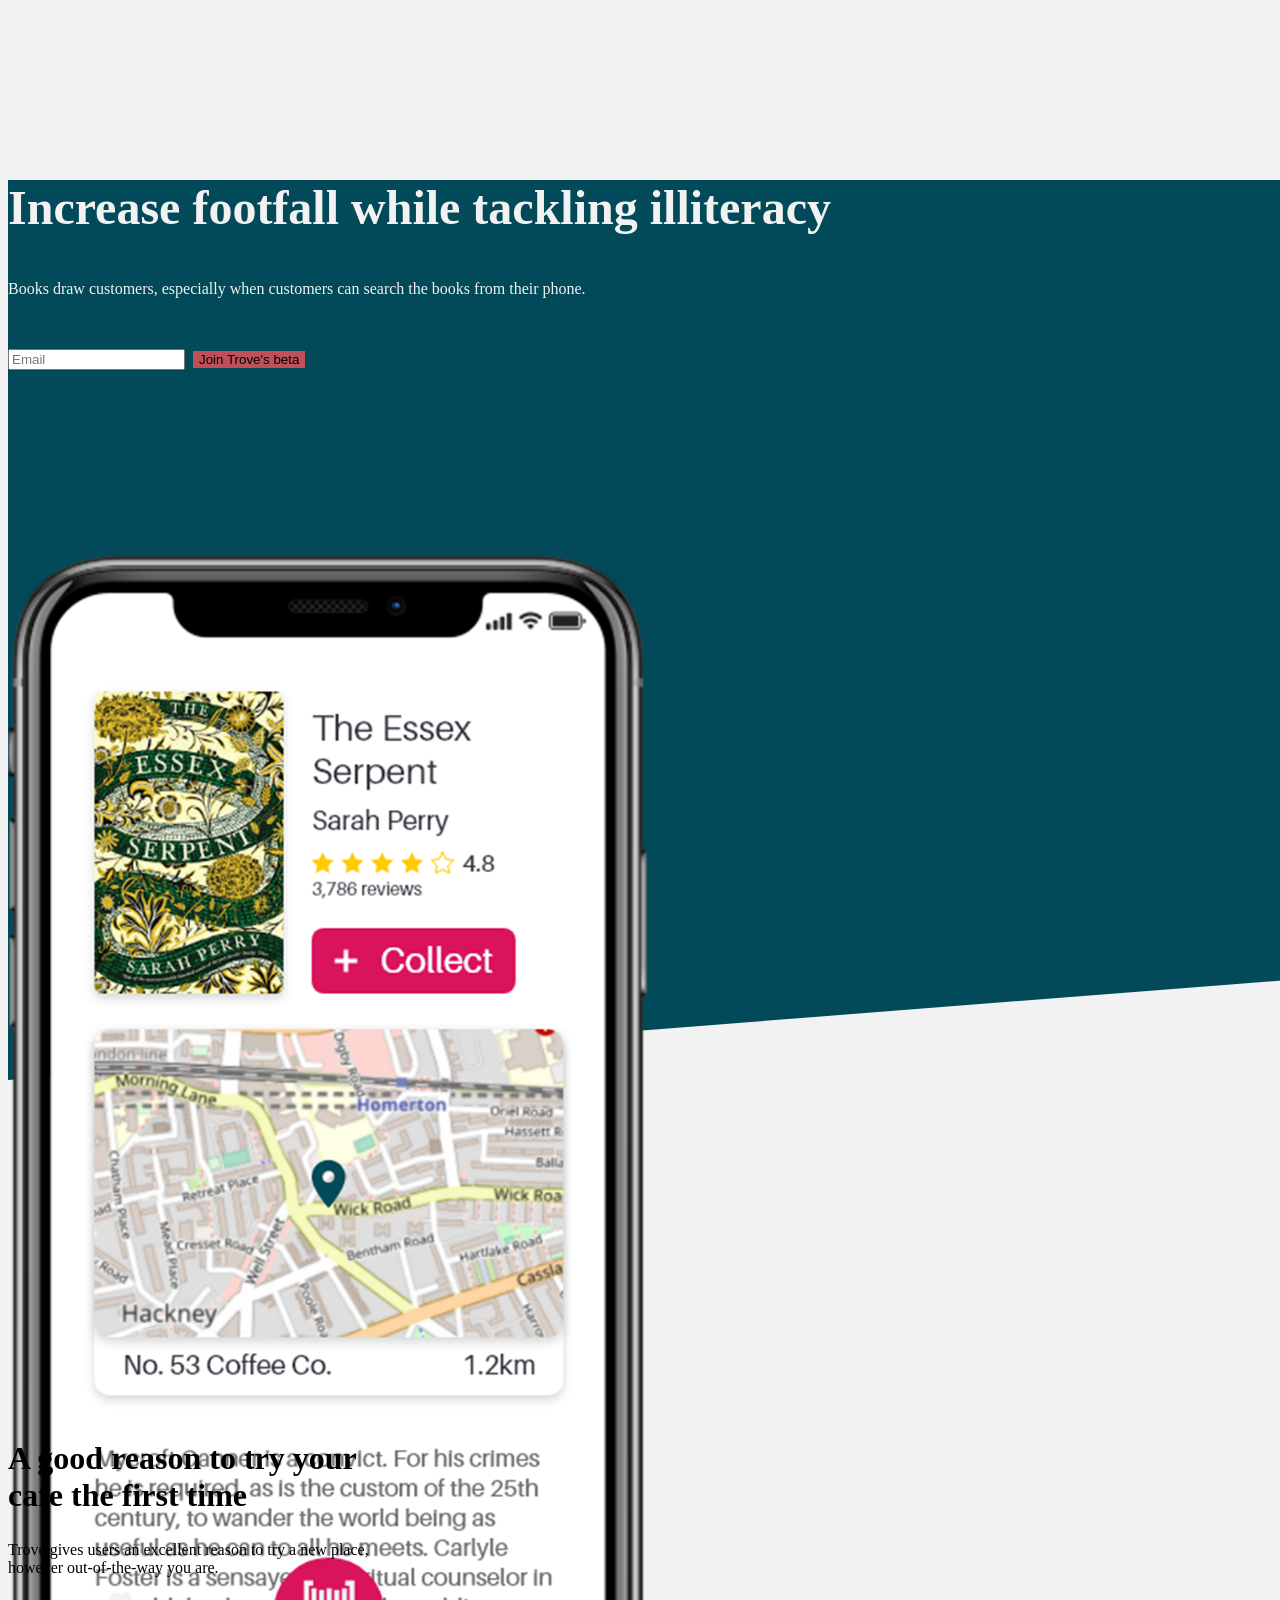
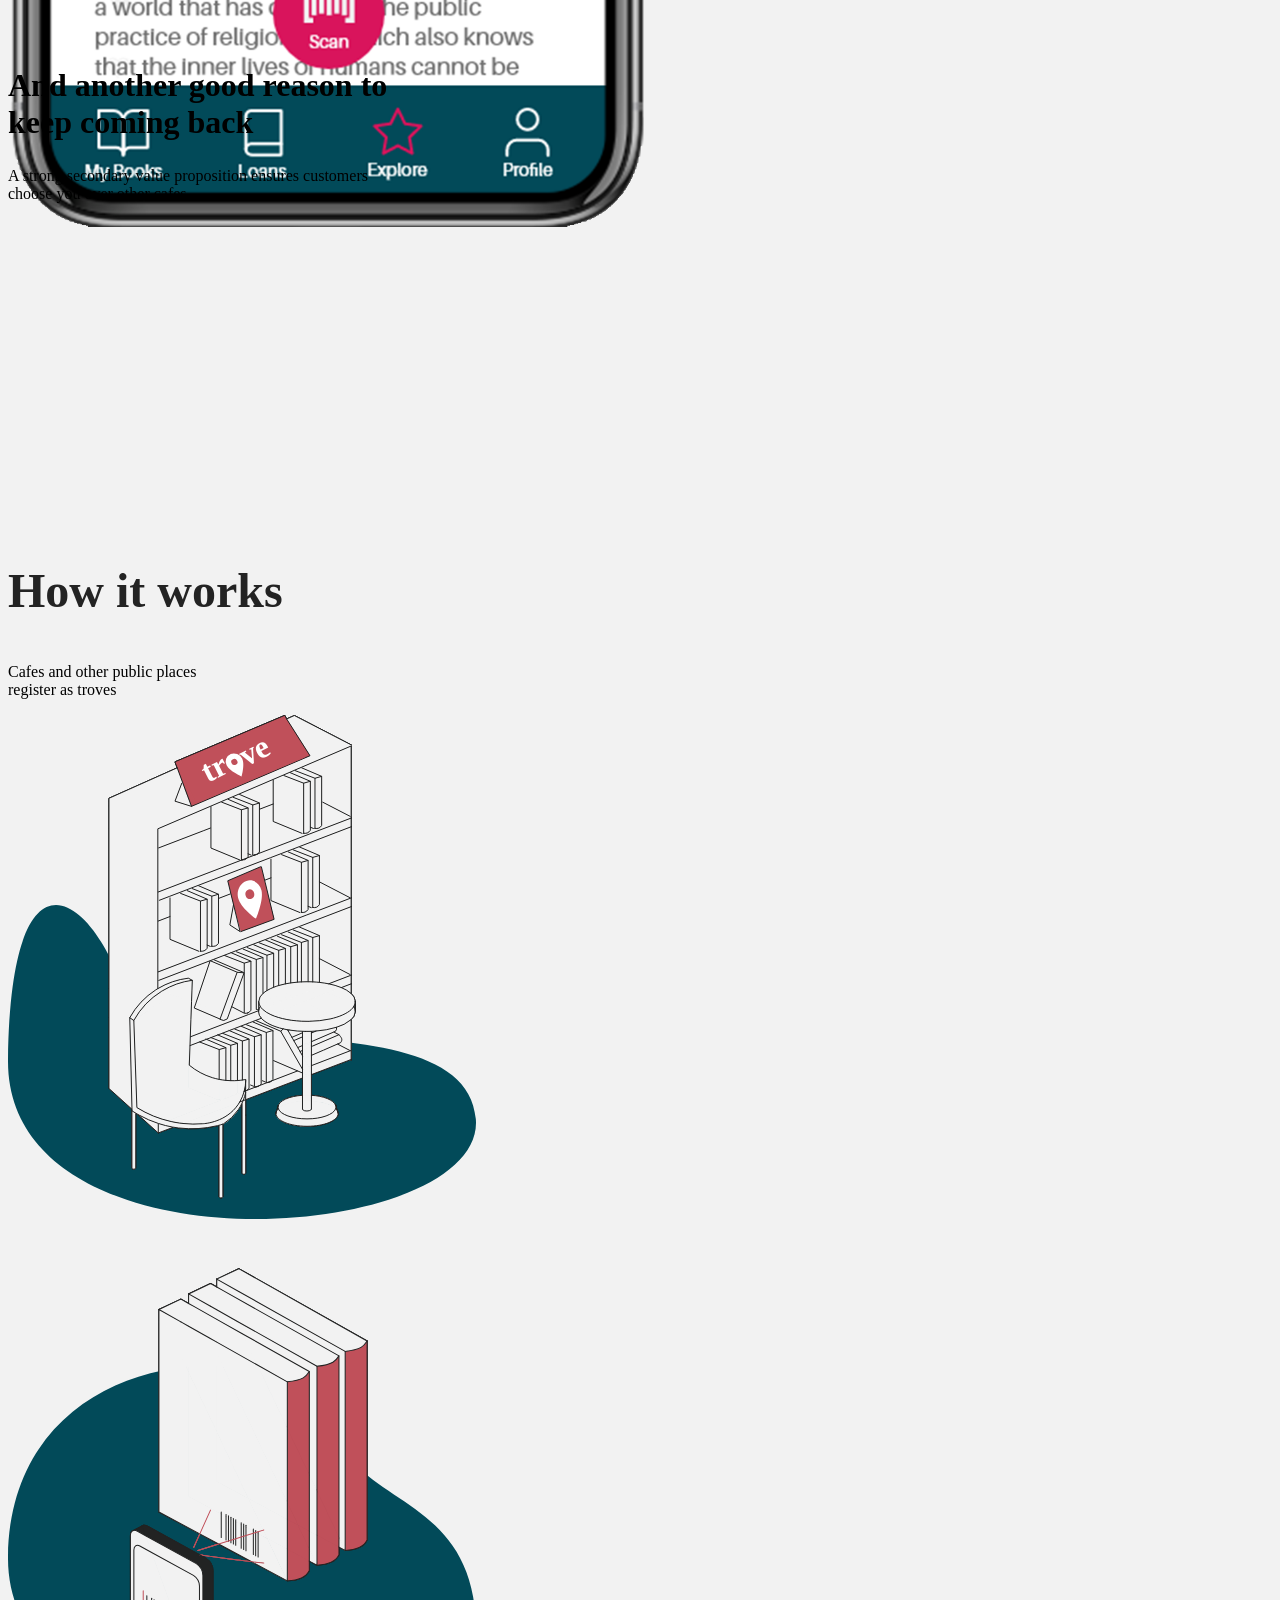
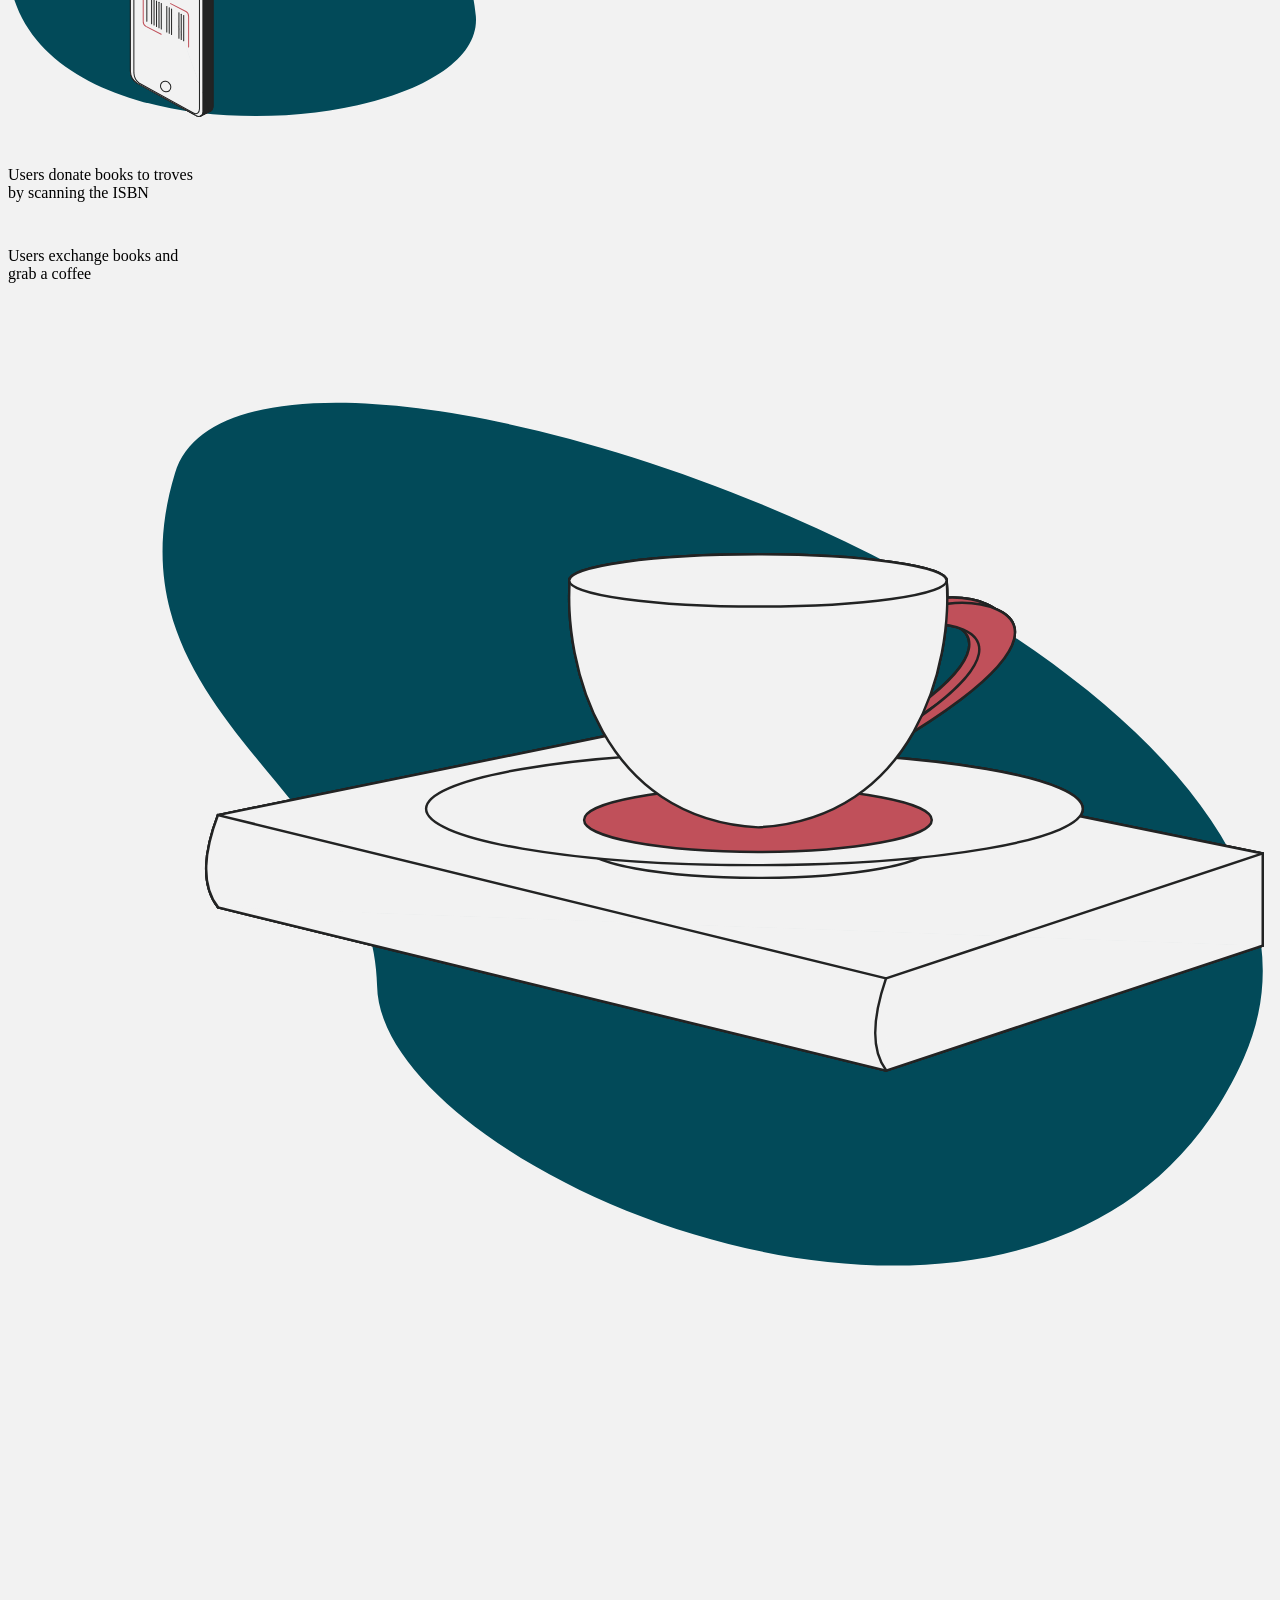
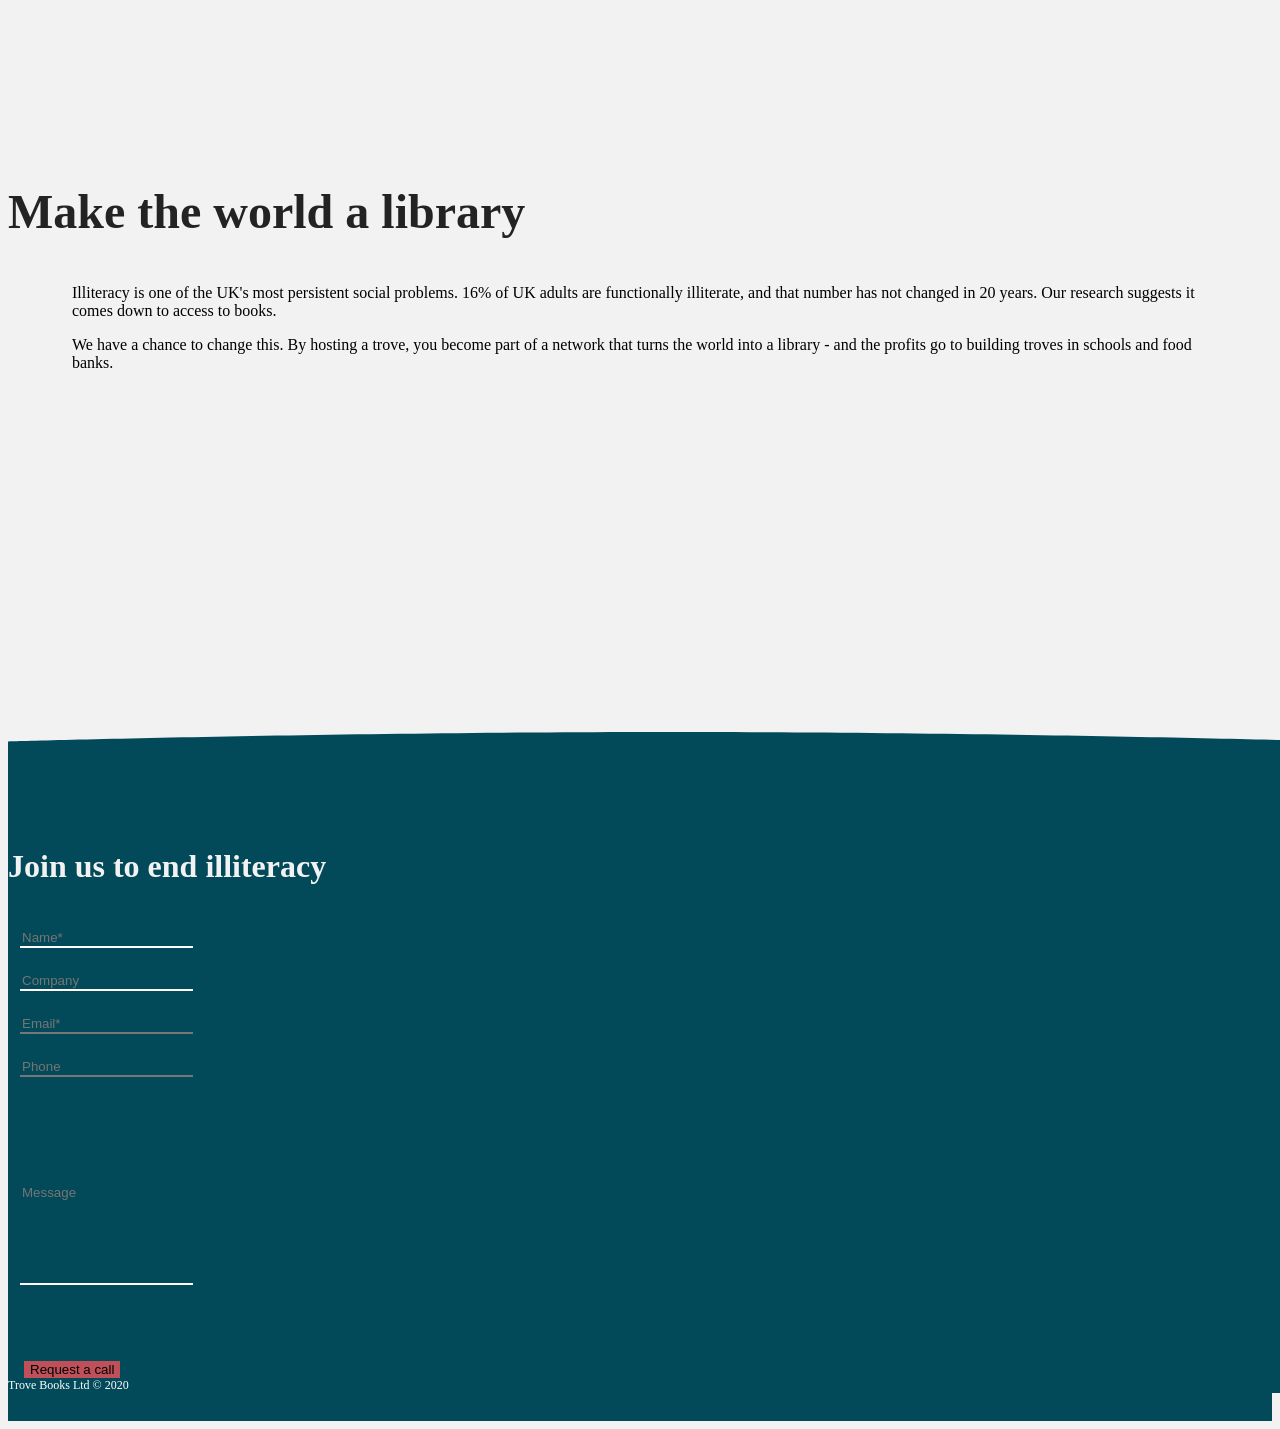
==== commit 43dbf7c2: "mobile friendliness" ====
--- a/index.html
+++ b/index.html
@@ -17,11 +17,11 @@
                 <div class="col-md-6">
                     <div class="jumbo">
                         <div>
-                            <h1><strong>Increase footfall while&nbsp;having an impact</strong></h1>
-                            <p class="info-text">Give new customers a reason to visit your café - and tackle illiteracy - by joining Trove's distributed library</p>
+                            <h1><strong>Increase footfall while&nbsp;tackling illiteracy</strong></h1>
+                            <p class="info-text">Books draw customers, especially when customers can search the books from their phone.</p>
                         </div>
                         <div>
-                            <form class="form-inline"><input class="form-control" type="email" name="cta-email" placeholder="Email"><button class="btn btn-primary cta-button" type="button">Join Trove's beta</button></form>
+                            <form class="form-inline"><input class="form-control" type="email" name="cta-email" placeholder="Email"><button class="btn btn-primary cta-button" type="button" style="margin: 8px;">Join Trove's beta</button></form>
                         </div>
                     </div>
                 </div>
@@ -73,7 +73,8 @@
                 <div class="col-md-4 text-center how-col">
                     <div class="d-flex d-lg-flex justify-content-center justify-content-lg-center">
                         <p class="how-desc">Cafes and other public places register as troves</p>
-                    </div><img class="illustration" src="assets/img/Group%2011.svg"></div>
+                    </div><img class="illustration" src="assets/img/Group%2011.svg">
+                </div>
                 <div class="col-md-4 text-center how-col"><img id="books" class="illustration" src="assets/img/Group%2012.svg">
                     <div class="d-flex d-lg-flex justify-content-center justify-content-lg-center">
                         <p class="how-desc">Users donate books to troves by scanning the ISBN</p>
@@ -82,7 +83,8 @@
                 <div class="col-md-4 text-center how-col">
                     <div class="d-flex d-lg-flex justify-content-center justify-content-lg-center">
                         <p class="how-desc">Users exchange books and grab a coffee</p>
-                    </div><img id="teacup" class="illustration" src="assets/img/Group%2013.svg"></div>
+                    </div><img id="teacup" class="illustration" src="assets/img/Group%2013.svg">
+                </div>
             </div>
         </div>
     </div>
@@ -115,21 +117,19 @@
                     <form data-bss-recipient="21d30f80d0d750b8607ee307443e2be3" data-bss-subject="Shayp MROs">
                         <div class="form-row">
                             <div class="col">
-                                <div class="d-xl-flex justify-content-xl-end"><input class="form-control input" type="text" style="border-style: none;border-top-style: none;border-right-style: none;border-bottom-style: solid;border-bottom-color: rgb(255,255,255);border-left-style: none;" placeholder="Name*"
-                                        required=""></div>
+                                <div class="d-xl-flex justify-content-xl-end"><input class="form-control input" type="text" style="border-style: none;border-top-style: none;border-right-style: none;border-bottom-style: solid;border-bottom-color: rgb(255,255,255);border-left-style: none;" placeholder="Name*" required=""></div>
                                 <div class="d-xl-flex justify-content-xl-end"><input class="form-control input" type="text" style="border-style: none;border-top-style: none;border-right-style: none;border-bottom-style: solid;border-bottom-color: rgb(255,255,255);border-left-style: none;" placeholder="Company"></div>
-                                <div
-                                    class="d-xl-flex justify-content-xl-end"><input class="form-control input" type="email" style="border-top-style: none;border-right-style: none;border-left-style: none;" placeholder="Email*" required=""></div>
-                            <div class="d-xl-flex justify-content-xl-end"><input class="form-control input" type="tel" style="border-top-style: none;border-right-style: none;border-left-style: none;" placeholder="Phone"></div>
+                                <div class="d-xl-flex justify-content-xl-end"><input class="form-control input" type="email" style="border-top-style: none;border-right-style: none;border-left-style: none;" placeholder="Email*" required=""></div>
+                                <div class="d-xl-flex justify-content-xl-end"><input class="form-control input" type="tel" style="border-top-style: none;border-right-style: none;border-left-style: none;" placeholder="Phone"></div>
+                            </div>
+                            <div class="col d-sm-flex align-items-sm-end justify-content-xl-start"><input class="form-control input" type="text" style="border-style: none;border-top-style: none;border-right-style: none;border-bottom-style: solid;border-bottom-color: rgb(255,255,255);border-left-style: none;height: 20vh;" placeholder="Message"></div>
                         </div>
-                        <div class="col d-sm-flex align-items-sm-end justify-content-xl-start"><input class="form-control input" type="text" style="border-style: none;border-top-style: none;border-right-style: none;border-bottom-style: solid;border-bottom-color: rgb(255,255,255);border-left-style: none;height: 20vh;" placeholder="Message"></div>
+                        <div class="text-center"><button class="btn btn-primary cta-button" type="submit" style="margin-top: 64px;">Request a call</button></div>
+                    </form>
                 </div>
-                <div class="text-center"><button class="btn btn-primary cta-button" type="submit" style="margin-top: 64px;">Request a call</button></div>
-                </form>
+                <p class="copyright">Trove Books Ltd © 2020</p>
             </div>
-            <p class="copyright">Trove Books Ltd © 2020</p>
-    </div>
-    </footer>
+        </footer>
     </div>
     <div class="fill"></div>
     <script src="assets/js/jquery.min.js"></script>
--- a/assets/css/styles.css
+++ b/assets/css/styles.css
@@ -186,3 +186,9 @@
   margin-bottom: 40vh;
 }
 
+@media (max-width: 576px) {
+  .benefits {
+    padding-top: 20vh;
+  }
+}
+
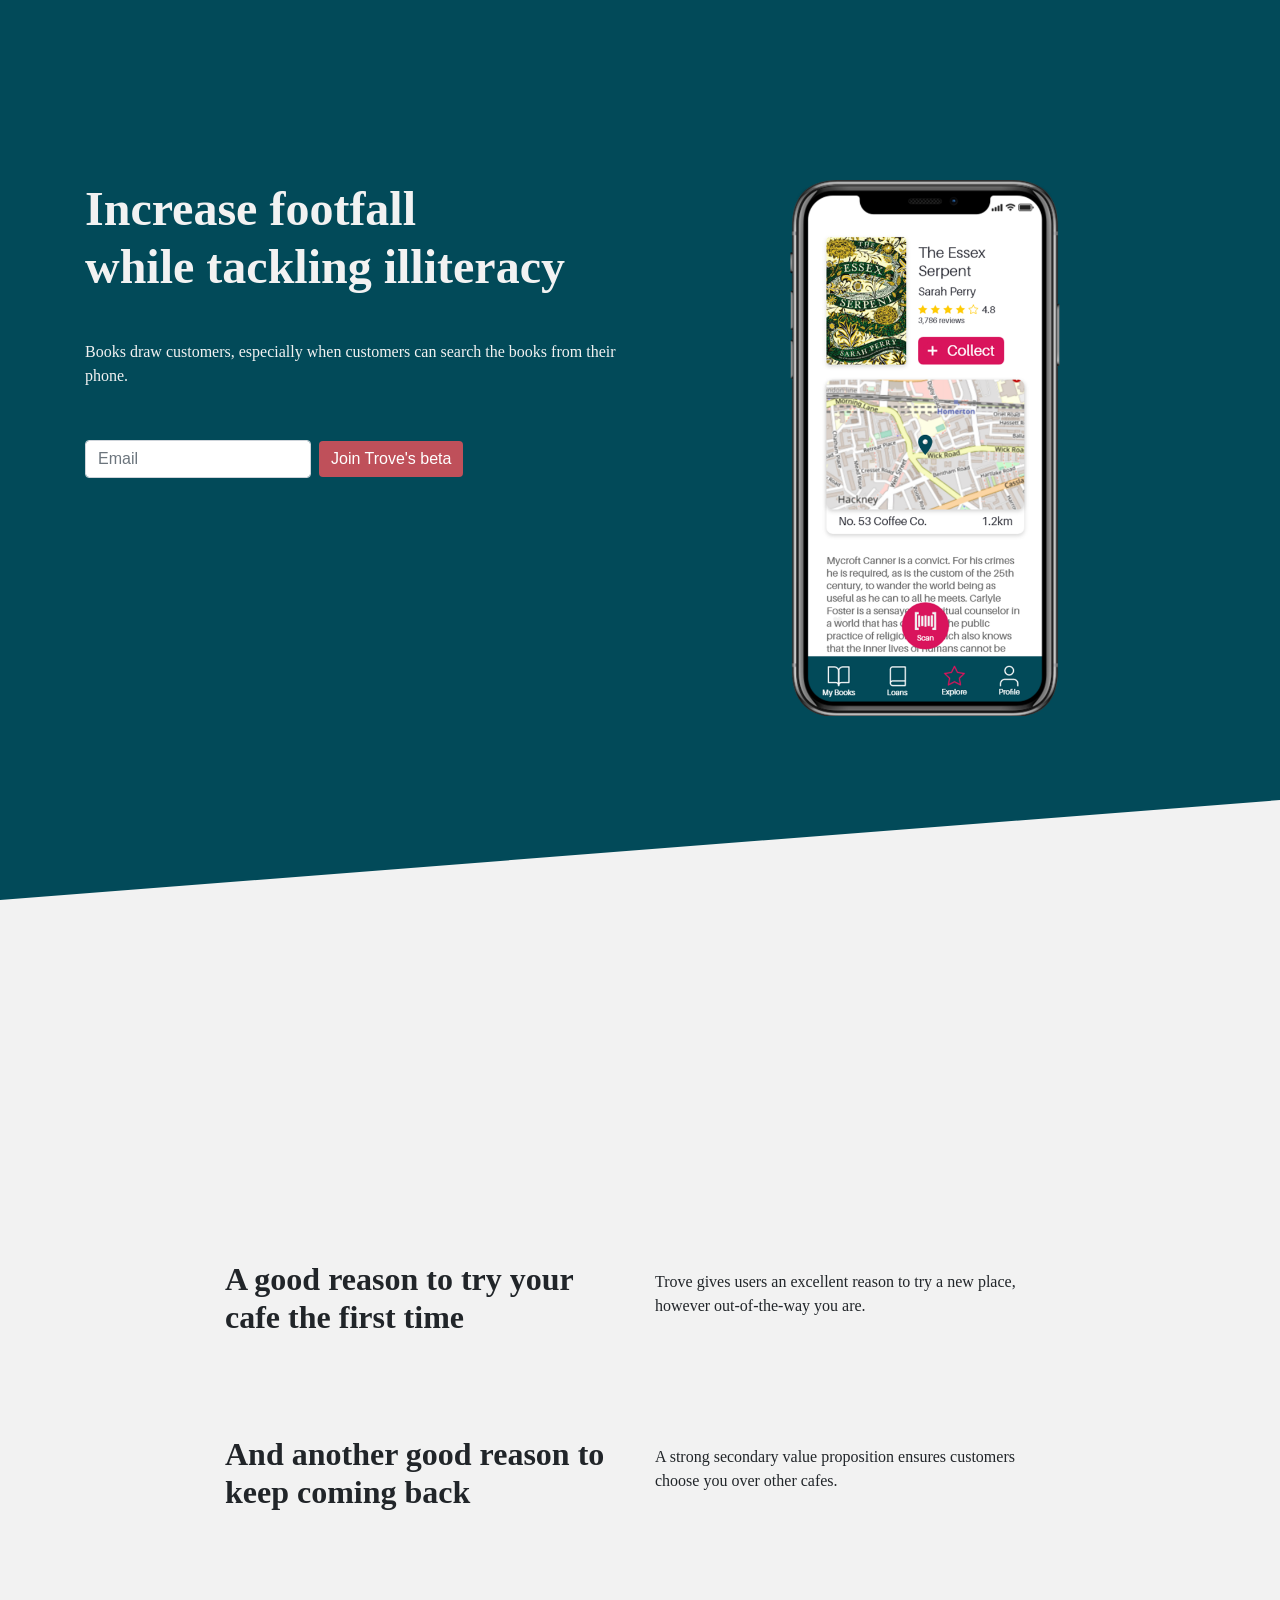
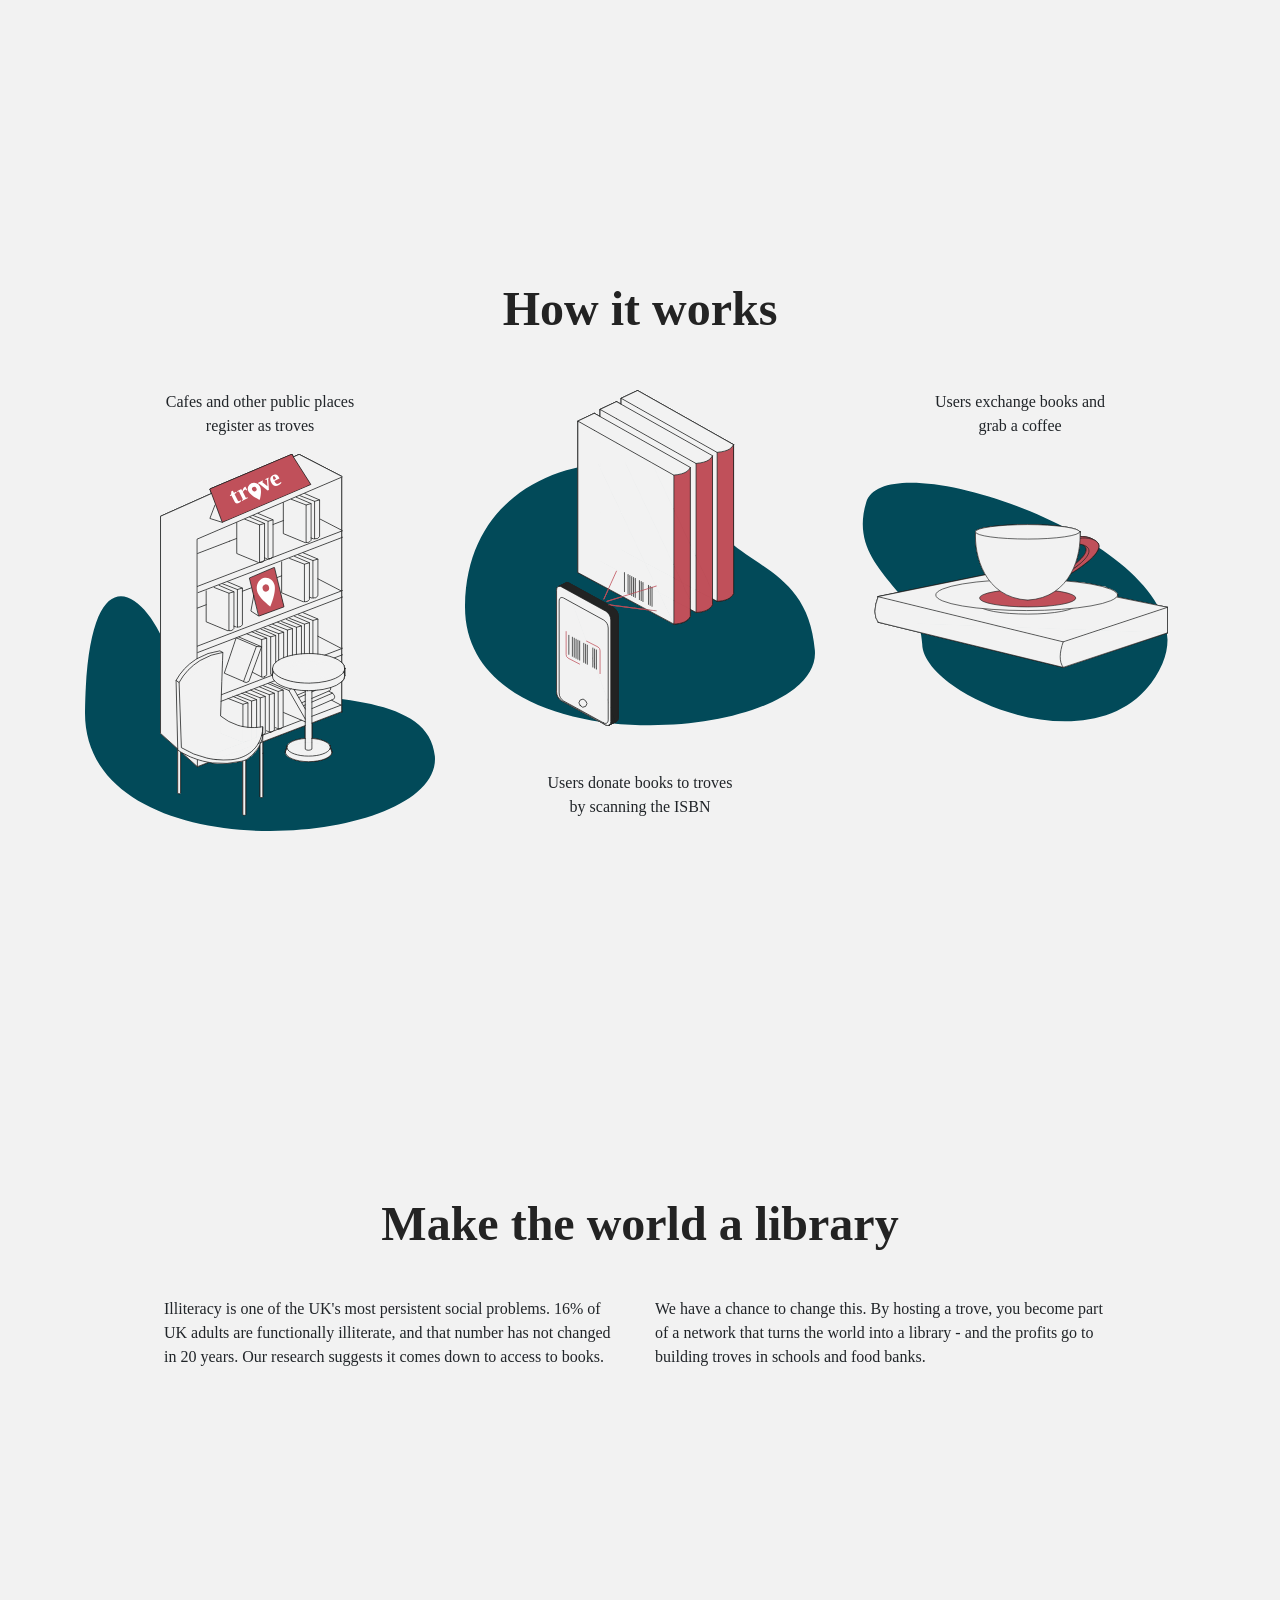
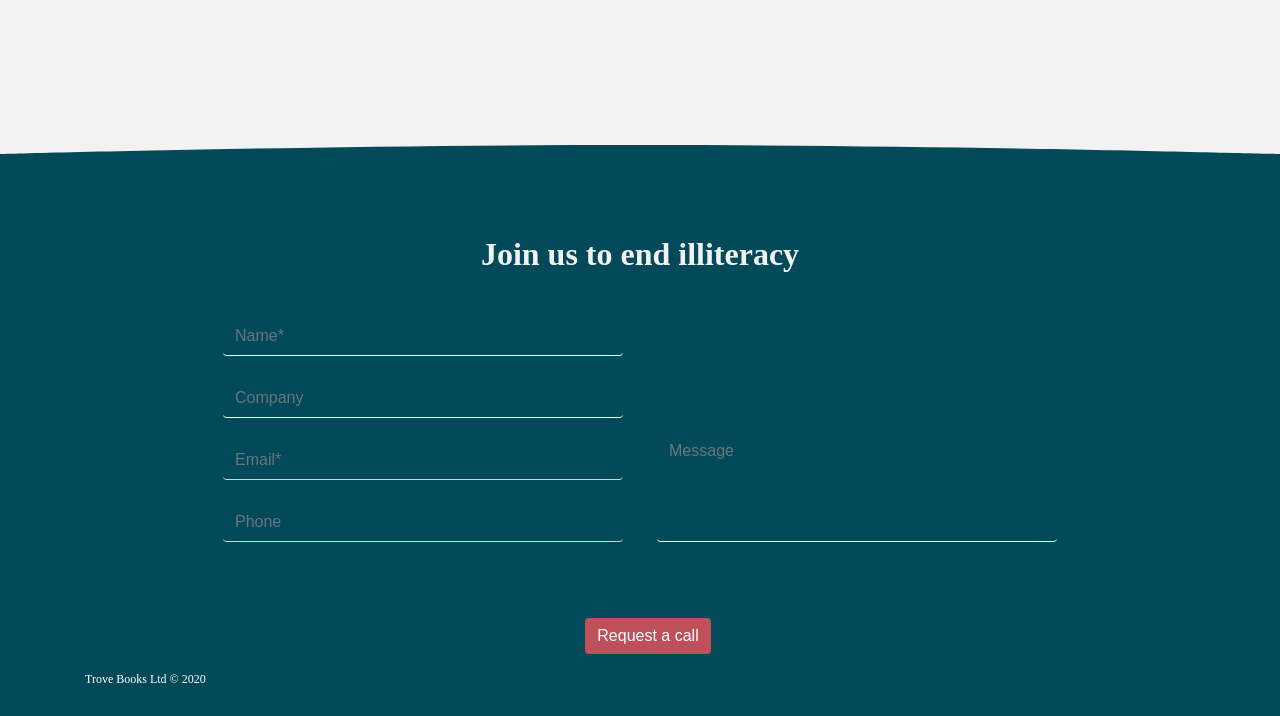
==== commit 9339a251: "champions page" ====
--- a/index.html
+++ b/index.html
@@ -6,6 +6,8 @@
     <meta name="viewport" content="width=device-width, initial-scale=1.0, shrink-to-fit=no">
     <title>Trove - A distributed library</title>
     <link rel="stylesheet" href="assets/bootstrap/css/bootstrap.min.css">
+    <link rel="stylesheet" href="assets/fonts/ionicons.min.css">
+    <link rel="stylesheet" href="assets/css/Footer-Basic.css">
     <link rel="stylesheet" href="assets/css/styles-1.css">
     <link rel="stylesheet" href="assets/css/styles.css">
 </head>
--- a/assets/css/Footer-Basic.css
+++ b/assets/css/Footer-Basic.css
@@ -0,0 +1,60 @@
+.footer-basic {
+  padding: 40px 0;
+  background-color: #ffffff;
+  color: #4b4c4d;
+}
+
+.footer-basic ul {
+  padding: 0;
+  list-style: none;
+  text-align: center;
+  font-size: 18px;
+  line-height: 1.6;
+  margin-bottom: 0;
+}
+
+.footer-basic li {
+  padding: 0 10px;
+}
+
+.footer-basic ul a {
+  color: inherit;
+  text-decoration: none;
+  opacity: 0.8;
+}
+
+.footer-basic ul a:hover {
+  opacity: 1;
+}
+
+.footer-basic .social {
+  text-align: center;
+  padding-bottom: 25px;
+}
+
+.footer-basic .social > a {
+  font-size: 24px;
+  width: 40px;
+  height: 40px;
+  line-height: 40px;
+  display: inline-block;
+  text-align: center;
+  border-radius: 50%;
+  border: 1px solid #ccc;
+  margin: 0 8px;
+  color: inherit;
+  opacity: 0.75;
+}
+
+.footer-basic .social > a:hover {
+  opacity: 0.9;
+}
+
+.footer-basic .copyright {
+  margin-top: 15px;
+  text-align: center;
+  font-size: 13px;
+  color: #aaa;
+  margin-bottom: 0;
+}
+
--- a/assets/css/styles-1.css
+++ b/assets/css/styles-1.css
@@ -33,11 +33,11 @@
 }
 
 .h3, h3 {
-  font-family: 'Poppins';
+  font-family: 'Lora';
   font-size: 1.6rem;
-  font-weight: 300;
+  font-weight: 700;
   margin-bottom: 5vh;
-  margin-left: 24px;
+  margin-left: 36px;
   margin-right: 24px;
   margin-top: 8px;
 }
--- a/assets/css/styles.css
+++ b/assets/css/styles.css
@@ -56,21 +56,16 @@
 
 .btn-primary:not(:disabled):not(.disabled).active, .btn-primary:not(:disabled):not(.disabled):active, .show > .btn-primary.dropdown-toggle {
   color: #fff;
-  background-color: #D9145C;
-  border-color: #D9145C;
+  background-color: #BF505A;
 }
 
 .btn-primary.focus, .btn-primary:focus {
   color: #fff;
-  background-color: #D9145C;
-  border-color: #D9145C;
   box-shadow: 0 0 0 .2rem rgba(38,143,255,.5);
 }
 
 .btn-primary:hover {
   color: #fff;
-  background-color: #D9145C;
-  border-color: #D9145C;
 }
 
 .landing-row {
